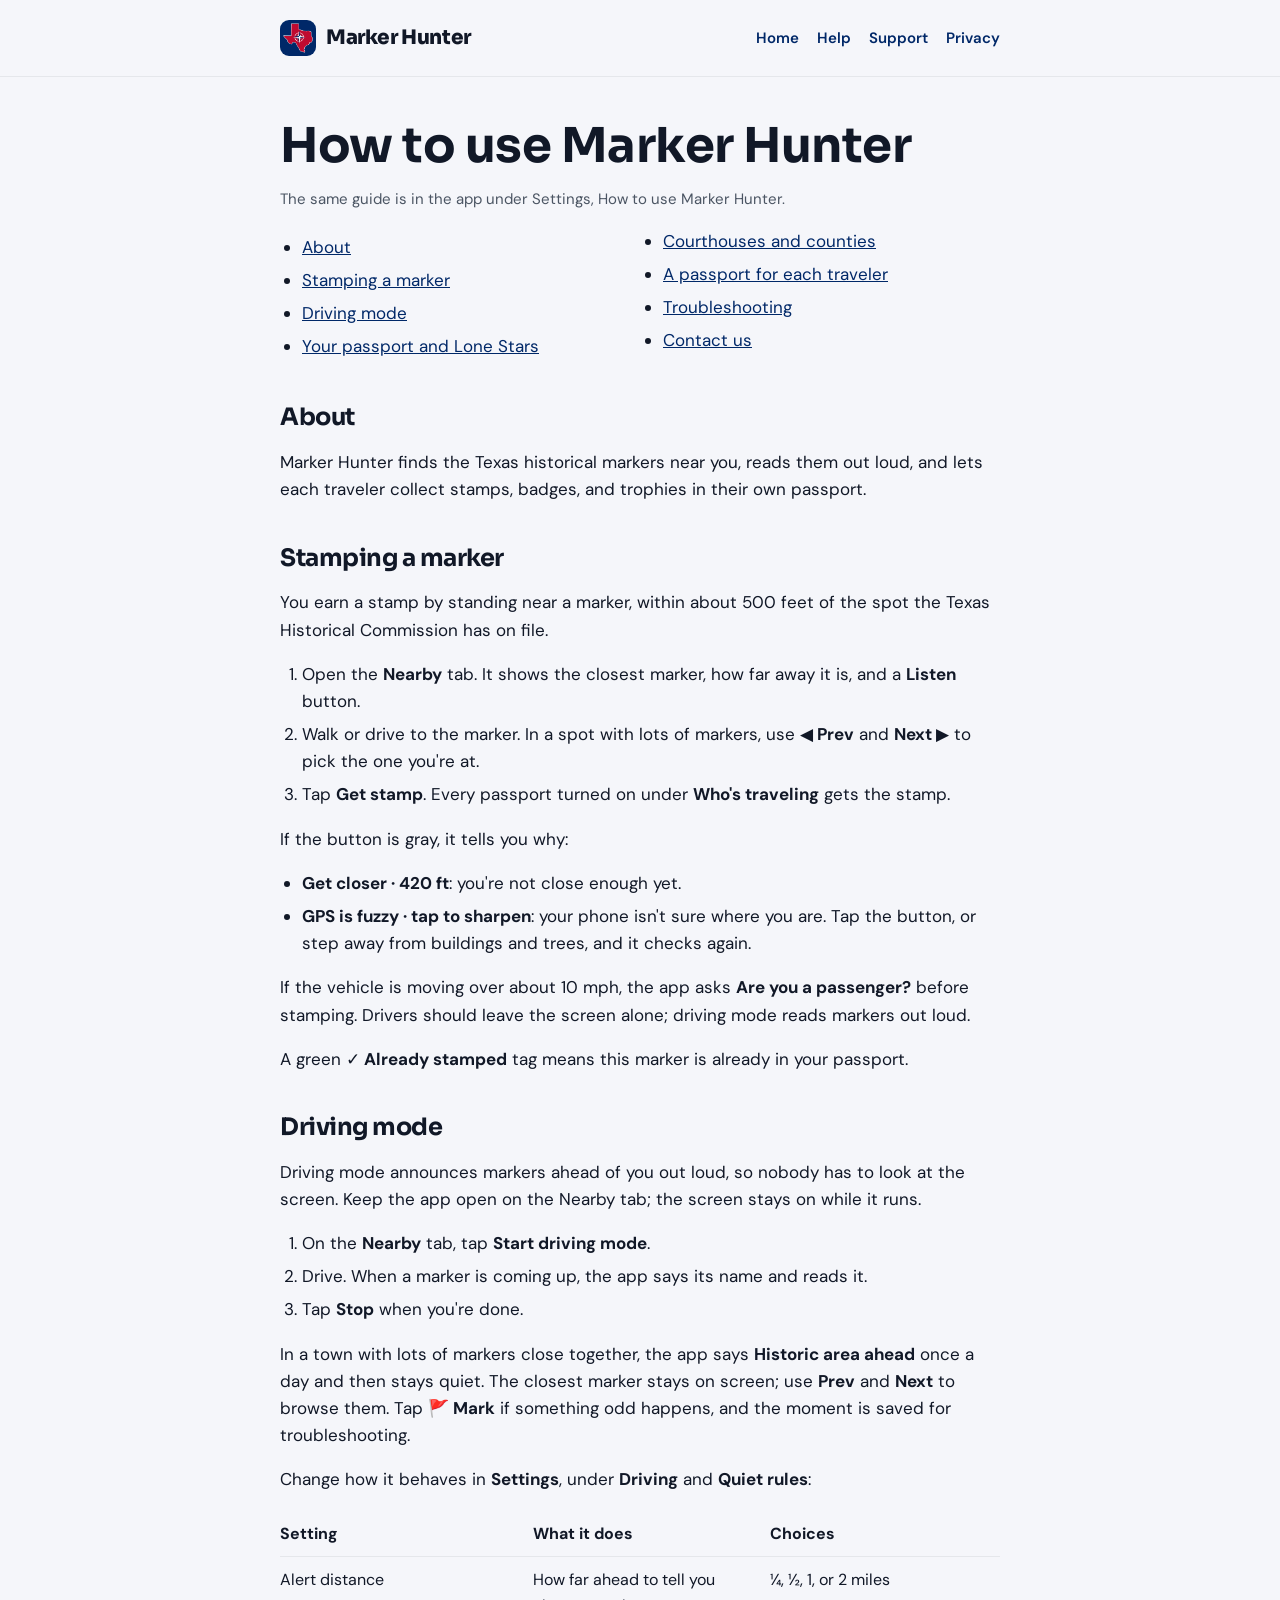
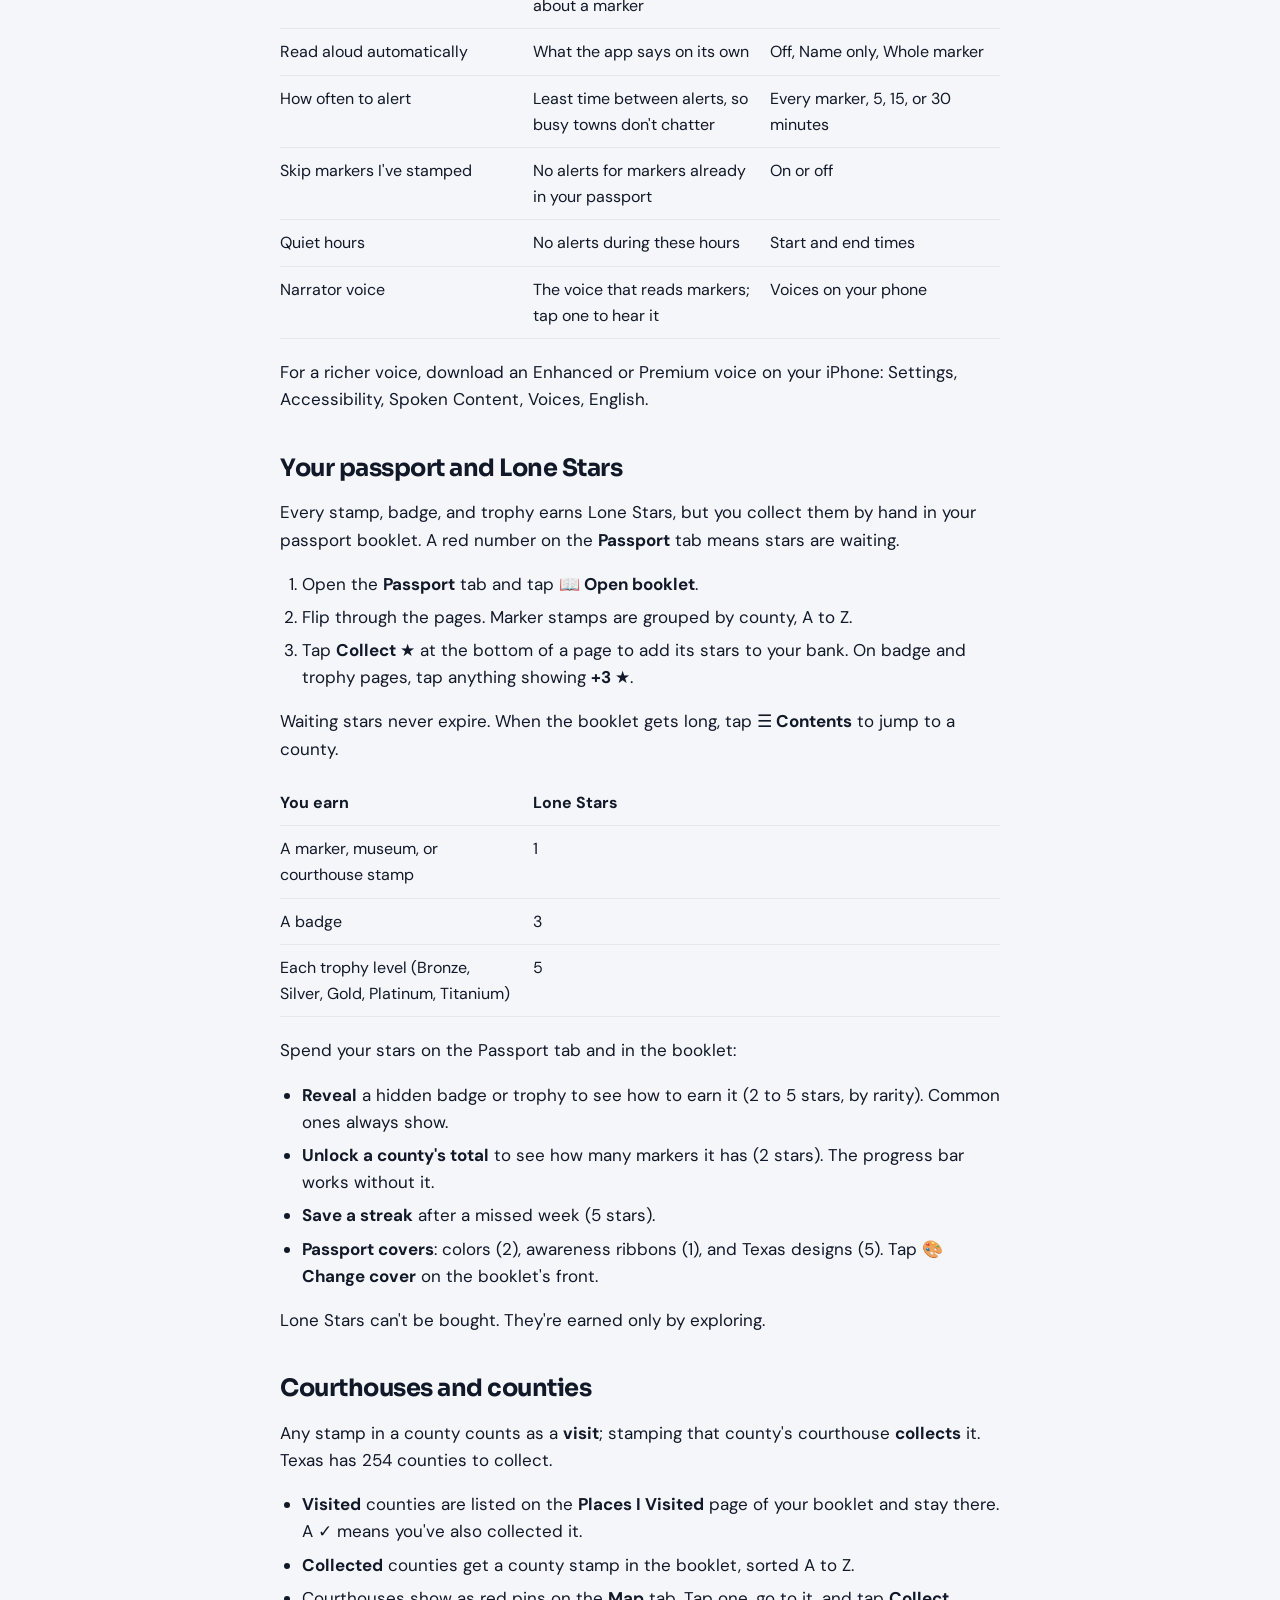
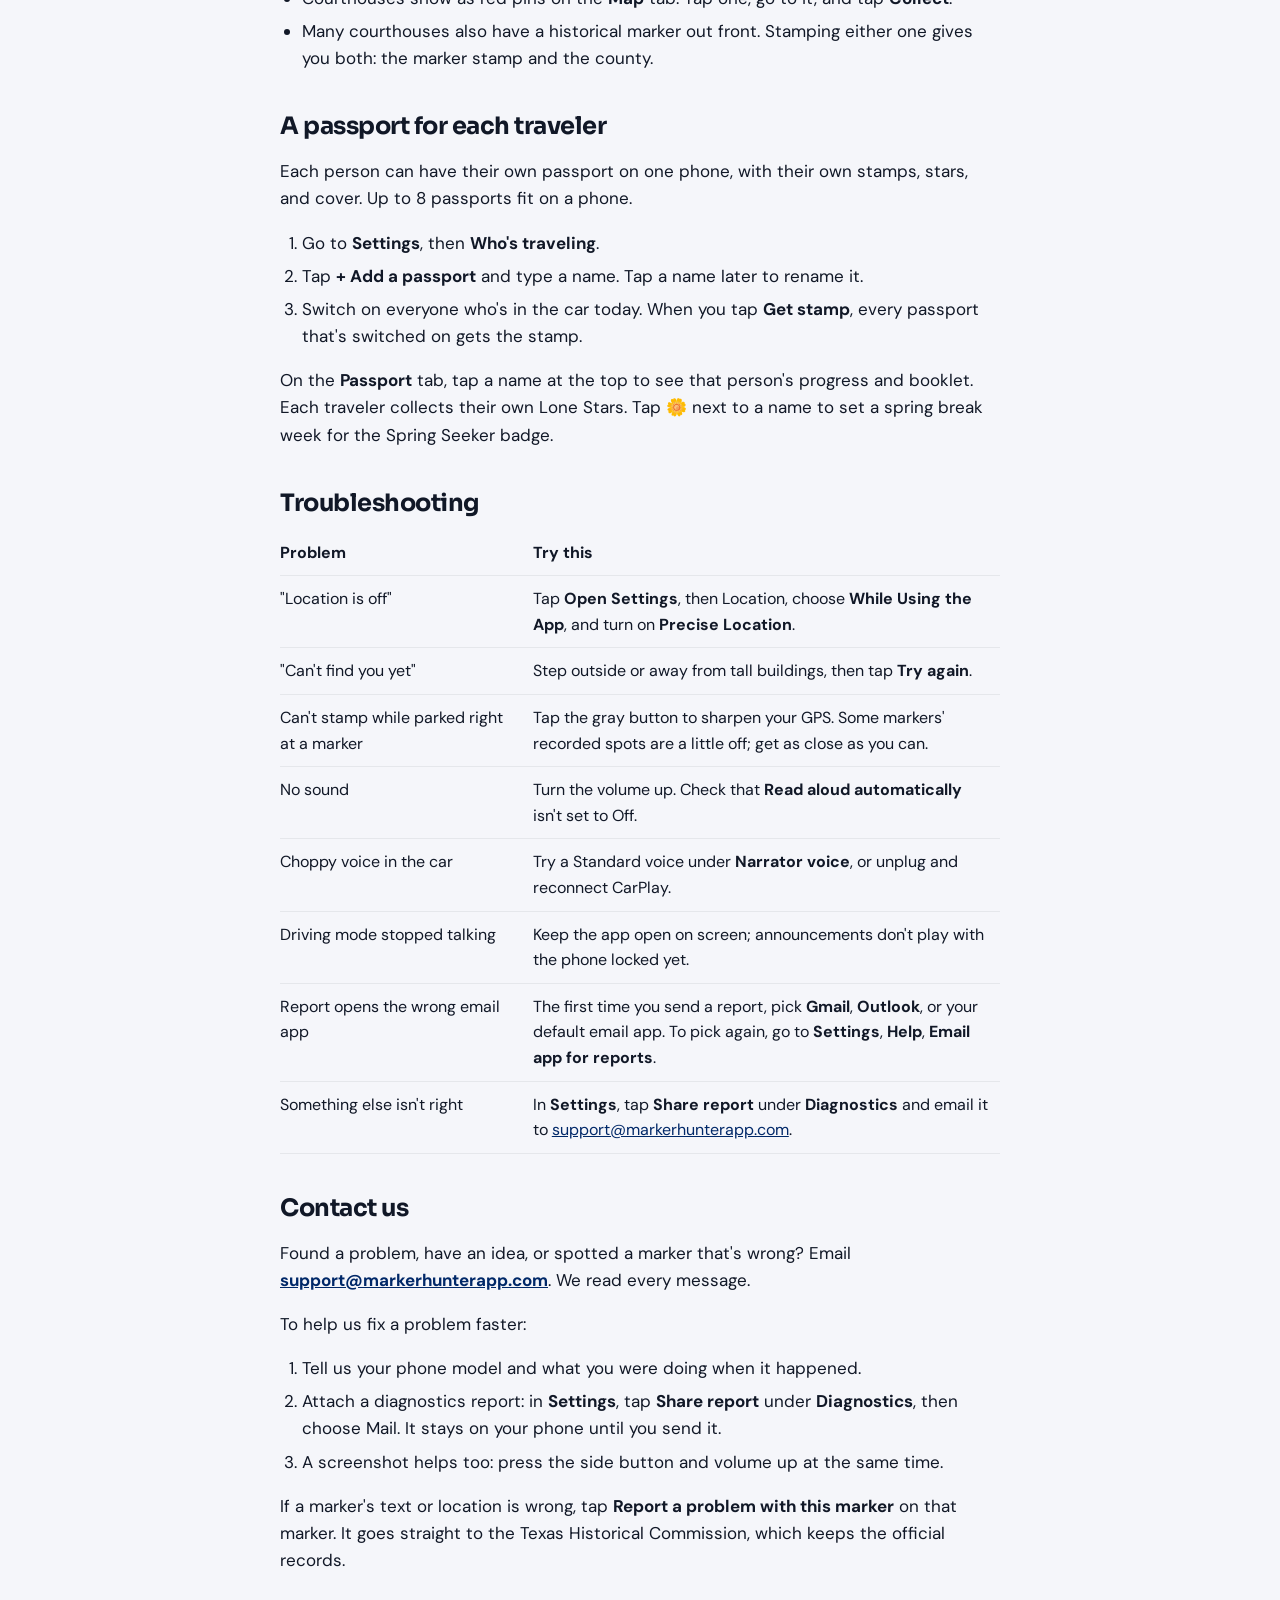
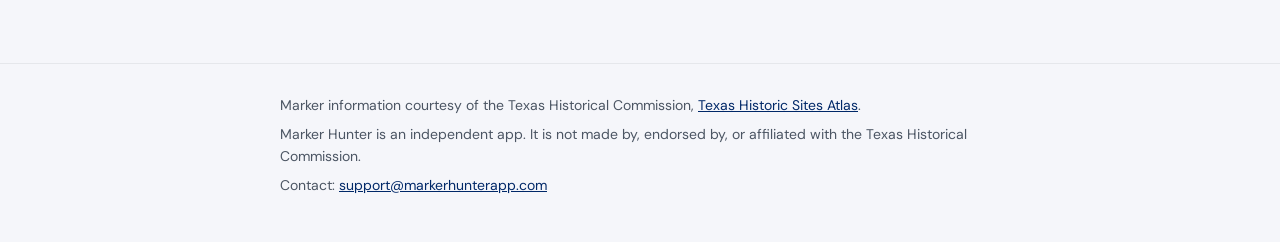
==== help.html @ c7ef1409 "Help page: email app tip Adds the "report opens the wrong email app" troubleshooting row." ====
<!doctype html>
<html lang="en">
<head>
<meta charset="utf-8">
<meta name="viewport" content="width=device-width, initial-scale=1">
<link rel="preconnect" href="https://fonts.googleapis.com">
<link rel="preconnect" href="https://fonts.gstatic.com" crossorigin>
<link href="https://fonts.googleapis.com/css2?family=DM+Sans:wght@400;500;700&family=Sora:wght@700;800&display=swap" rel="stylesheet">
<link rel="stylesheet" href="styles.css">
<link rel="icon" href="favicon.svg" type="image/svg+xml">
<link rel="icon" href="favicon.png" sizes="32x32">
<link rel="apple-touch-icon" href="apple-touch-icon.png">
<meta name="theme-color" content="#002868">
<title>How to Use Marker Hunter</title>
<meta name="description" content="Step-by-step help for Marker Hunter: stamping markers, driving mode, Lone Stars, courthouses, and troubleshooting.">
</head>
<body>
<header class="site"><div class="wrap">
  <a class="brand" href="./"><img class="logo" src="logo-icon.png" alt="" width="36" height="36"><span>Marker Hunter</span></a>
  <nav aria-label="Site"><a href="./">Home</a><a href="help.html">Help</a><a href="support.html">Support</a><a href="privacy.html">Privacy</a></nav>
</div></header>
<main class="wrap doc">
  <h1>How to use Marker Hunter</h1>
  <p class="updated">The same guide is in the app under Settings, How to use Marker Hunter.</p>
  <ul class="toc">
    <li><a href="#about">About</a></li>
    <li><a href="#stamping-a-marker">Stamping a marker</a></li>
    <li><a href="#driving-mode">Driving mode</a></li>
    <li><a href="#your-passport-and-lone-stars">Your passport and Lone Stars</a></li>
    <li><a href="#courthouses-and-counties">Courthouses and counties</a></li>
    <li><a href="#a-passport-for-each-traveler">A passport for each traveler</a></li>
    <li><a href="#troubleshooting">Troubleshooting</a></li>
    <li><a href="#contact-us">Contact us</a></li>
  </ul>

  <h2 id="about">About</h2>
  <p>Marker Hunter finds the Texas historical markers near you, reads them out loud, and lets each traveler collect stamps, badges, and trophies in their own passport.</p>

  <h2 id="stamping-a-marker">Stamping a marker</h2>
  <p>You earn a stamp by standing near a marker, within about 500 feet of the spot the Texas Historical Commission has on file.</p>
  <ol>
    <li>Open the <strong>Nearby</strong> tab. It shows the closest marker, how far away it is, and a <strong>Listen</strong> button.</li>
    <li>Walk or drive to the marker. In a spot with lots of markers, use <strong>◀ Prev</strong> and <strong>Next ▶</strong> to pick the one you're at.</li>
    <li>Tap <strong>Get stamp</strong>. Every passport turned on under <strong>Who's traveling</strong> gets the stamp.</li>
  </ol>
  <p>If the button is gray, it tells you why:</p>
  <ul>
    <li><strong>Get closer · 420 ft</strong>: you're not close enough yet.</li>
    <li><strong>GPS is fuzzy · tap to sharpen</strong>: your phone isn't sure where you are. Tap the button, or step away from buildings and trees, and it checks again.</li>
  </ul>
  <p>If the vehicle is moving over about 10 mph, the app asks <strong>Are you a passenger?</strong> before stamping. Drivers should leave the screen alone; driving mode reads markers out loud.</p>
  <p>A green <strong>✓ Already stamped</strong> tag means this marker is already in your passport.</p>

  <h2 id="driving-mode">Driving mode</h2>
  <p>Driving mode announces markers ahead of you out loud, so nobody has to look at the screen. Keep the app open on the Nearby tab; the screen stays on while it runs.</p>
  <ol>
    <li>On the <strong>Nearby</strong> tab, tap <strong>Start driving mode</strong>.</li>
    <li>Drive. When a marker is coming up, the app says its name and reads it.</li>
    <li>Tap <strong>Stop</strong> when you're done.</li>
  </ol>
  <p>In a town with lots of markers close together, the app says <strong>Historic area ahead</strong> once a day and then stays quiet. The closest marker stays on screen; use <strong>Prev</strong> and <strong>Next</strong> to browse them. Tap <strong>🚩 Mark</strong> if something odd happens, and the moment is saved for troubleshooting.</p>
  <p>Change how it behaves in <strong>Settings</strong>, under <strong>Driving</strong> and <strong>Quiet rules</strong>:</p>
  <div class="table-wrap"><table>
    <thead><tr><th>Setting</th><th>What it does</th><th>Choices</th></tr></thead>
    <tbody>
      <tr><td>Alert distance</td><td>How far ahead to tell you about a marker</td><td>¼, ½, 1, or 2 miles</td></tr>
      <tr><td>Read aloud automatically</td><td>What the app says on its own</td><td>Off, Name only, Whole marker</td></tr>
      <tr><td>How often to alert</td><td>Least time between alerts, so busy towns don't chatter</td><td>Every marker, 5, 15, or 30 minutes</td></tr>
      <tr><td>Skip markers I've stamped</td><td>No alerts for markers already in your passport</td><td>On or off</td></tr>
      <tr><td>Quiet hours</td><td>No alerts during these hours</td><td>Start and end times</td></tr>
      <tr><td>Narrator voice</td><td>The voice that reads markers; tap one to hear it</td><td>Voices on your phone</td></tr>
    </tbody>
  </table></div>
  <p>For a richer voice, download an Enhanced or Premium voice on your iPhone: Settings, Accessibility, Spoken Content, Voices, English.</p>

  <h2 id="your-passport-and-lone-stars">Your passport and Lone Stars</h2>
  <p>Every stamp, badge, and trophy earns Lone Stars, but you collect them by hand in your passport booklet. A red number on the <strong>Passport</strong> tab means stars are waiting.</p>
  <ol>
    <li>Open the <strong>Passport</strong> tab and tap <strong>📖 Open booklet</strong>.</li>
    <li>Flip through the pages. Marker stamps are grouped by county, A to Z.</li>
    <li>Tap <strong>Collect ★</strong> at the bottom of a page to add its stars to your bank. On badge and trophy pages, tap anything showing <strong>+3 ★</strong>.</li>
  </ol>
  <p>Waiting stars never expire. When the booklet gets long, tap <strong>☰ Contents</strong> to jump to a county.</p>
  <div class="table-wrap"><table>
    <thead><tr><th>You earn</th><th>Lone Stars</th></tr></thead>
    <tbody>
      <tr><td>A marker, museum, or courthouse stamp</td><td>1</td></tr>
      <tr><td>A badge</td><td>3</td></tr>
      <tr><td>Each trophy level (Bronze, Silver, Gold, Platinum, Titanium)</td><td>5</td></tr>
    </tbody>
  </table></div>
  <p>Spend your stars on the Passport tab and in the booklet:</p>
  <ul>
    <li><strong>Reveal</strong> a hidden badge or trophy to see how to earn it (2 to 5 stars, by rarity). Common ones always show.</li>
    <li><strong>Unlock a county's total</strong> to see how many markers it has (2 stars). The progress bar works without it.</li>
    <li><strong>Save a streak</strong> after a missed week (5 stars).</li>
    <li><strong>Passport covers</strong>: colors (2), awareness ribbons (1), and Texas designs (5). Tap <strong>🎨 Change cover</strong> on the booklet's front.</li>
  </ul>
  <p>Lone Stars can't be bought. They're earned only by exploring.</p>

  <h2 id="courthouses-and-counties">Courthouses and counties</h2>
  <p>Any stamp in a county counts as a <strong>visit</strong>; stamping that county's courthouse <strong>collects</strong> it. Texas has 254 counties to collect.</p>
  <ul>
    <li><strong>Visited</strong> counties are listed on the <strong>Places I Visited</strong> page of your booklet and stay there. A ✓ means you've also collected it.</li>
    <li><strong>Collected</strong> counties get a county stamp in the booklet, sorted A to Z.</li>
    <li>Courthouses show as red pins on the <strong>Map</strong> tab. Tap one, go to it, and tap <strong>Collect</strong>.</li>
    <li>Many courthouses also have a historical marker out front. Stamping either one gives you both: the marker stamp and the county.</li>
  </ul>

  <h2 id="a-passport-for-each-traveler">A passport for each traveler</h2>
  <p>Each person can have their own passport on one phone, with their own stamps, stars, and cover. Up to 8 passports fit on a phone.</p>
  <ol>
    <li>Go to <strong>Settings</strong>, then <strong>Who's traveling</strong>.</li>
    <li>Tap <strong>+ Add a passport</strong> and type a name. Tap a name later to rename it.</li>
    <li>Switch on everyone who's in the car today. When you tap <strong>Get stamp</strong>, every passport that's switched on gets the stamp.</li>
  </ol>
  <p>On the <strong>Passport</strong> tab, tap a name at the top to see that person's progress and booklet. Each traveler collects their own Lone Stars. Tap 🌼 next to a name to set a spring break week for the Spring Seeker badge.</p>

  <h2 id="troubleshooting">Troubleshooting</h2>
  <div class="table-wrap"><table>
    <thead><tr><th>Problem</th><th>Try this</th></tr></thead>
    <tbody>
      <tr><td>"Location is off"</td><td>Tap <strong>Open Settings</strong>, then Location, choose <strong>While Using the App</strong>, and turn on <strong>Precise Location</strong>.</td></tr>
      <tr><td>"Can't find you yet"</td><td>Step outside or away from tall buildings, then tap <strong>Try again</strong>.</td></tr>
      <tr><td>Can't stamp while parked right at a marker</td><td>Tap the gray button to sharpen your GPS. Some markers' recorded spots are a little off; get as close as you can.</td></tr>
      <tr><td>No sound</td><td>Turn the volume up. Check that <strong>Read aloud automatically</strong> isn't set to Off.</td></tr>
      <tr><td>Choppy voice in the car</td><td>Try a Standard voice under <strong>Narrator voice</strong>, or unplug and reconnect CarPlay.</td></tr>
      <tr><td>Driving mode stopped talking</td><td>Keep the app open on screen; announcements don't play with the phone locked yet.</td></tr>
      <tr><td>Report opens the wrong email app</td><td>The first time you send a report, pick <strong>Gmail</strong>, <strong>Outlook</strong>, or your default email app. To pick again, go to <strong>Settings</strong>, <strong>Help</strong>, <strong>Email app for reports</strong>.</td></tr>
      <tr><td>Something else isn't right</td><td>In <strong>Settings</strong>, tap <strong>Share report</strong> under <strong>Diagnostics</strong> and email it to <a href="mailto:support@markerhunterapp.com">support@markerhunterapp.com</a>.</td></tr>
    </tbody>
  </table></div>

  <h2 id="contact-us">Contact us</h2>
  <p>Found a problem, have an idea, or spotted a marker that's wrong? Email <strong><a href="mailto:support@markerhunterapp.com">support@markerhunterapp.com</a></strong>. We read every message.</p>
  <p>To help us fix a problem faster:</p>
  <ol>
    <li>Tell us your phone model and what you were doing when it happened.</li>
    <li>Attach a diagnostics report: in <strong>Settings</strong>, tap <strong>Share report</strong> under <strong>Diagnostics</strong>, then choose Mail. It stays on your phone until you send it.</li>
    <li>A screenshot helps too: press the side button and volume up at the same time.</li>
  </ol>
  <p>If a marker's text or location is wrong, tap <strong>Report a problem with this marker</strong> on that marker. It goes straight to the Texas Historical Commission, which keeps the official records.</p>
</main>
<footer class="site"><div class="wrap">
  <p>Marker information courtesy of the Texas Historical Commission, <a href="https://atlas.thc.texas.gov/">Texas Historic Sites Atlas</a>.</p>
  <p>Marker Hunter is an independent app. It is not made by, endorsed by, or affiliated with the Texas Historical Commission.</p>
  <p>Contact: <a href="mailto:support@markerhunterapp.com">support@markerhunterapp.com</a></p>
</div></footer>
</body>
</html>
---- styles.css ----
/* Marker Hunter site — same colors and type as the app */
:root {
  --blue: #002868;
  --blue-dark: #001A48;
  --ink: #111827;
  --muted: #4B5563;
  --bg: #F5F6FA;
  --card: #FFFFFF;
  --line: #E5E7EB;
  --green: #2E7D32;
  --gold-bg: #FCE8A8;
  --gold-ink: #7A5A00;
  --red: #BF0A30;
}
@media (prefers-color-scheme: dark) {
  :root {
    --ink: #F3F4F6;
    --muted: #B0B4BA;
    --bg: #0F1115;
    --card: #1A1D23;
    --line: #2A2E36;
    --blue: #9DB4E8;
    --blue-dark: #C9D6F5;
  }
}
* { box-sizing: border-box; }
html { -webkit-text-size-adjust: 100%; }
body {
  margin: 0;
  background: var(--bg);
  color: var(--ink);
  font-family: 'DM Sans', system-ui, -apple-system, 'Segoe UI', sans-serif;
  font-size: 17px;
  line-height: 1.6;
}
a { color: var(--blue); }
a:hover { color: var(--blue-dark); }
.wrap { max-width: 760px; margin: 0 auto; padding: 0 20px; }
header.site {
  padding: 20px 0;
  border-bottom: 1px solid var(--line);
}
header.site .wrap { display: flex; align-items: center; justify-content: space-between; gap: 16px; flex-wrap: wrap; }
.brand { display: flex; align-items: center; gap: 10px; text-decoration: none; color: var(--ink); }
.logo { width: 36px; height: 36px; border-radius: 9px; display: block; }
.hero-icon { width: 96px; height: 96px; border-radius: 22px; display: block; margin-bottom: 20px; box-shadow: 0 8px 24px rgba(0,40,104,0.25); }
.brand span { font-family: 'Sora', system-ui, sans-serif; font-weight: 800; font-size: 20px; letter-spacing: -0.4px; }
nav a { margin-left: 18px; text-decoration: none; font-weight: 600; font-size: 15px; }
nav a:first-child { margin-left: 0; }
h1, h2, h3 { font-family: 'Sora', system-ui, sans-serif; letter-spacing: -0.5px; line-height: 1.2; }
h1 { font-size: clamp(32px, 7vw, 48px); margin: 0 0 12px; }
h2 { font-size: 24px; margin: 40px 0 10px; }
h3 { font-size: 18px; margin: 24px 0 6px; }
.hero { padding: 56px 0 24px; }
.kicker { font-size: 13px; font-weight: 700; letter-spacing: 1.4px; color: var(--red); text-transform: uppercase; margin: 0 0 8px; }
.lead { font-size: 20px; color: var(--muted); max-width: 600px; margin: 0; }
.stores { display: flex; gap: 12px; flex-wrap: wrap; margin: 28px 0 8px; }
.store {
  display: inline-flex; align-items: center; gap: 8px; min-height: 48px; padding: 0 18px;
  border-radius: 14px; background: var(--ink); color: var(--bg); font-weight: 700; text-decoration: none;
}
.store.soon { background: var(--card); color: var(--muted); border: 1.5px dashed var(--line); }
.grid { display: grid; grid-template-columns: repeat(auto-fit, minmax(210px, 1fr)); gap: 14px; margin: 32px 0; }
.card { background: var(--card); border: 1px solid var(--line); border-radius: 18px; padding: 18px; }
.card h3 { margin-top: 0; }
.card p { margin: 0; color: var(--muted); font-size: 15px; }
.badge {
  display: inline-block; font-size: 12px; font-weight: 700; padding: 2px 10px; border-radius: 999px;
  background: var(--gold-bg); color: var(--gold-ink);
}
.doc { padding-top: 40px; padding-bottom: 24px; }
.doc p, .doc li { color: var(--ink); }
.doc .updated { color: var(--muted); font-size: 15px; margin-top: 0; }
.doc ul { padding-left: 22px; }
.callout { background: var(--card); border: 1px solid var(--line); border-left-width: 1px; border-radius: 16px; padding: 16px 18px; margin: 20px 0; }
footer.site { border-top: 1px solid var(--line); margin-top: 48px; padding: 24px 0 40px; color: var(--muted); font-size: 14px; }
footer.site p { margin: 6px 0; }

/* Help page */
.doc .toc { columns: 2; gap: 24px; padding-left: 22px; margin-bottom: 8px; }
.doc ol { padding-left: 22px; }
.doc ol li, .doc ul li { margin: 6px 0; }
.table-wrap { overflow-x: auto; margin: 12px 0 20px; }
.doc table { border-collapse: collapse; width: 100%; font-size: 16px; }
.doc table { table-layout: fixed; }
.doc th, .doc td { text-align: left; vertical-align: top; padding: 10px 8px; border-bottom: 1px solid #E5E7EB; overflow-wrap: break-word; }
.doc th:first-child, .doc td:first-child { width: 34%; padding-left: 0; }
.doc th { font-weight: 700; color: var(--ink); background: #F5F6FA; }
@media (max-width: 560px) { .doc .toc { columns: 1; } }
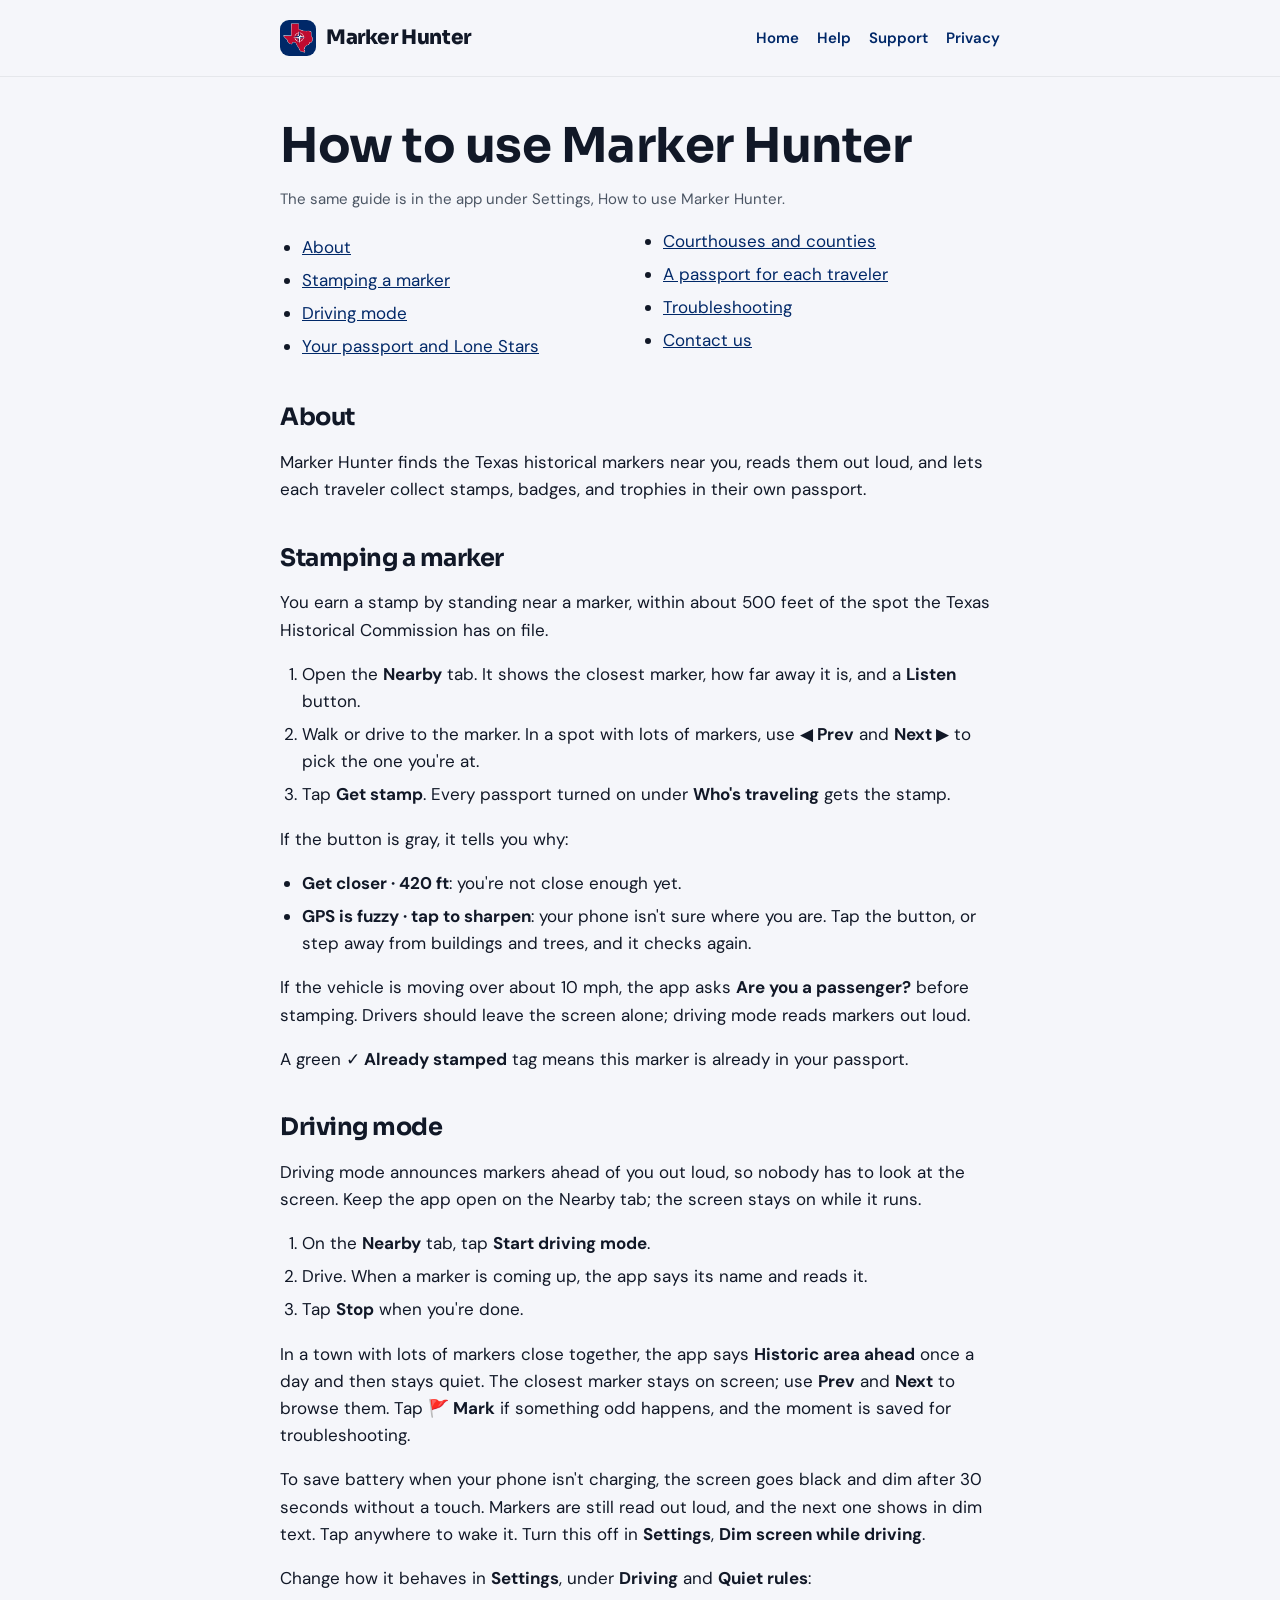
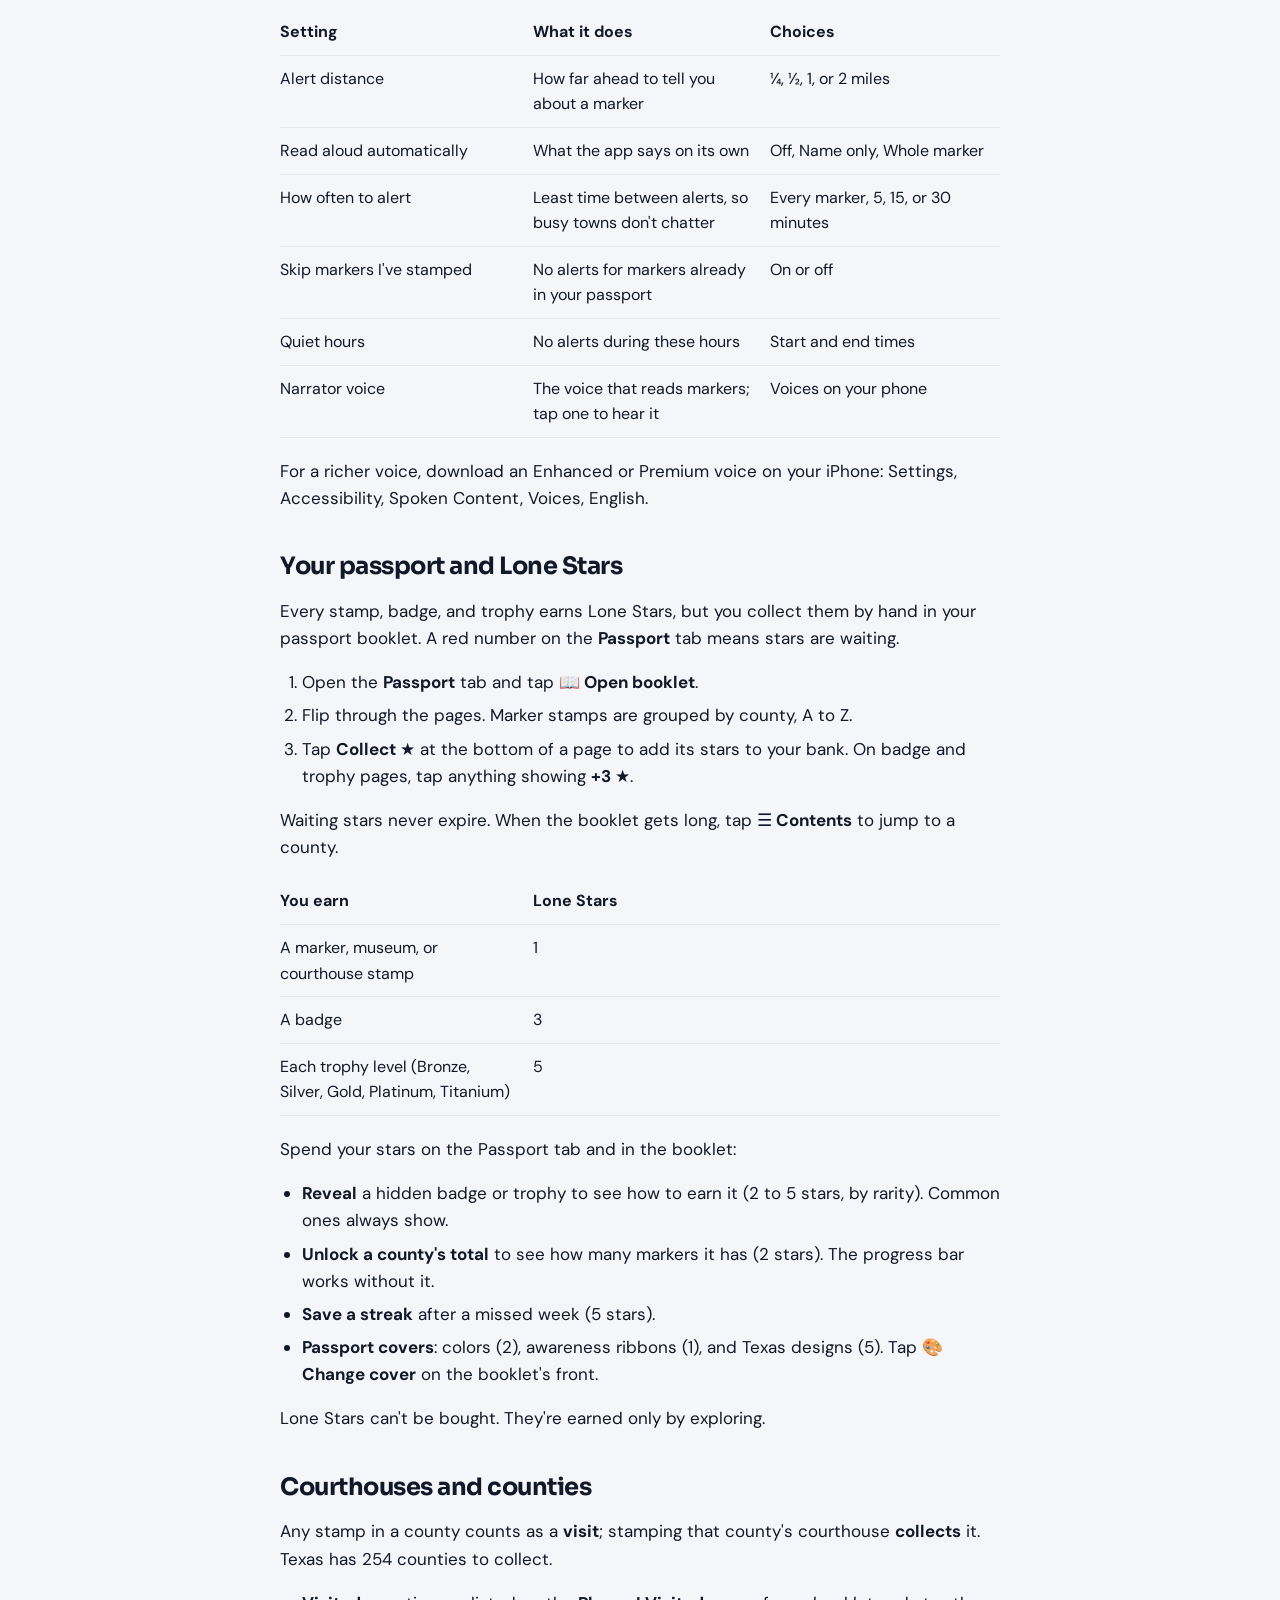
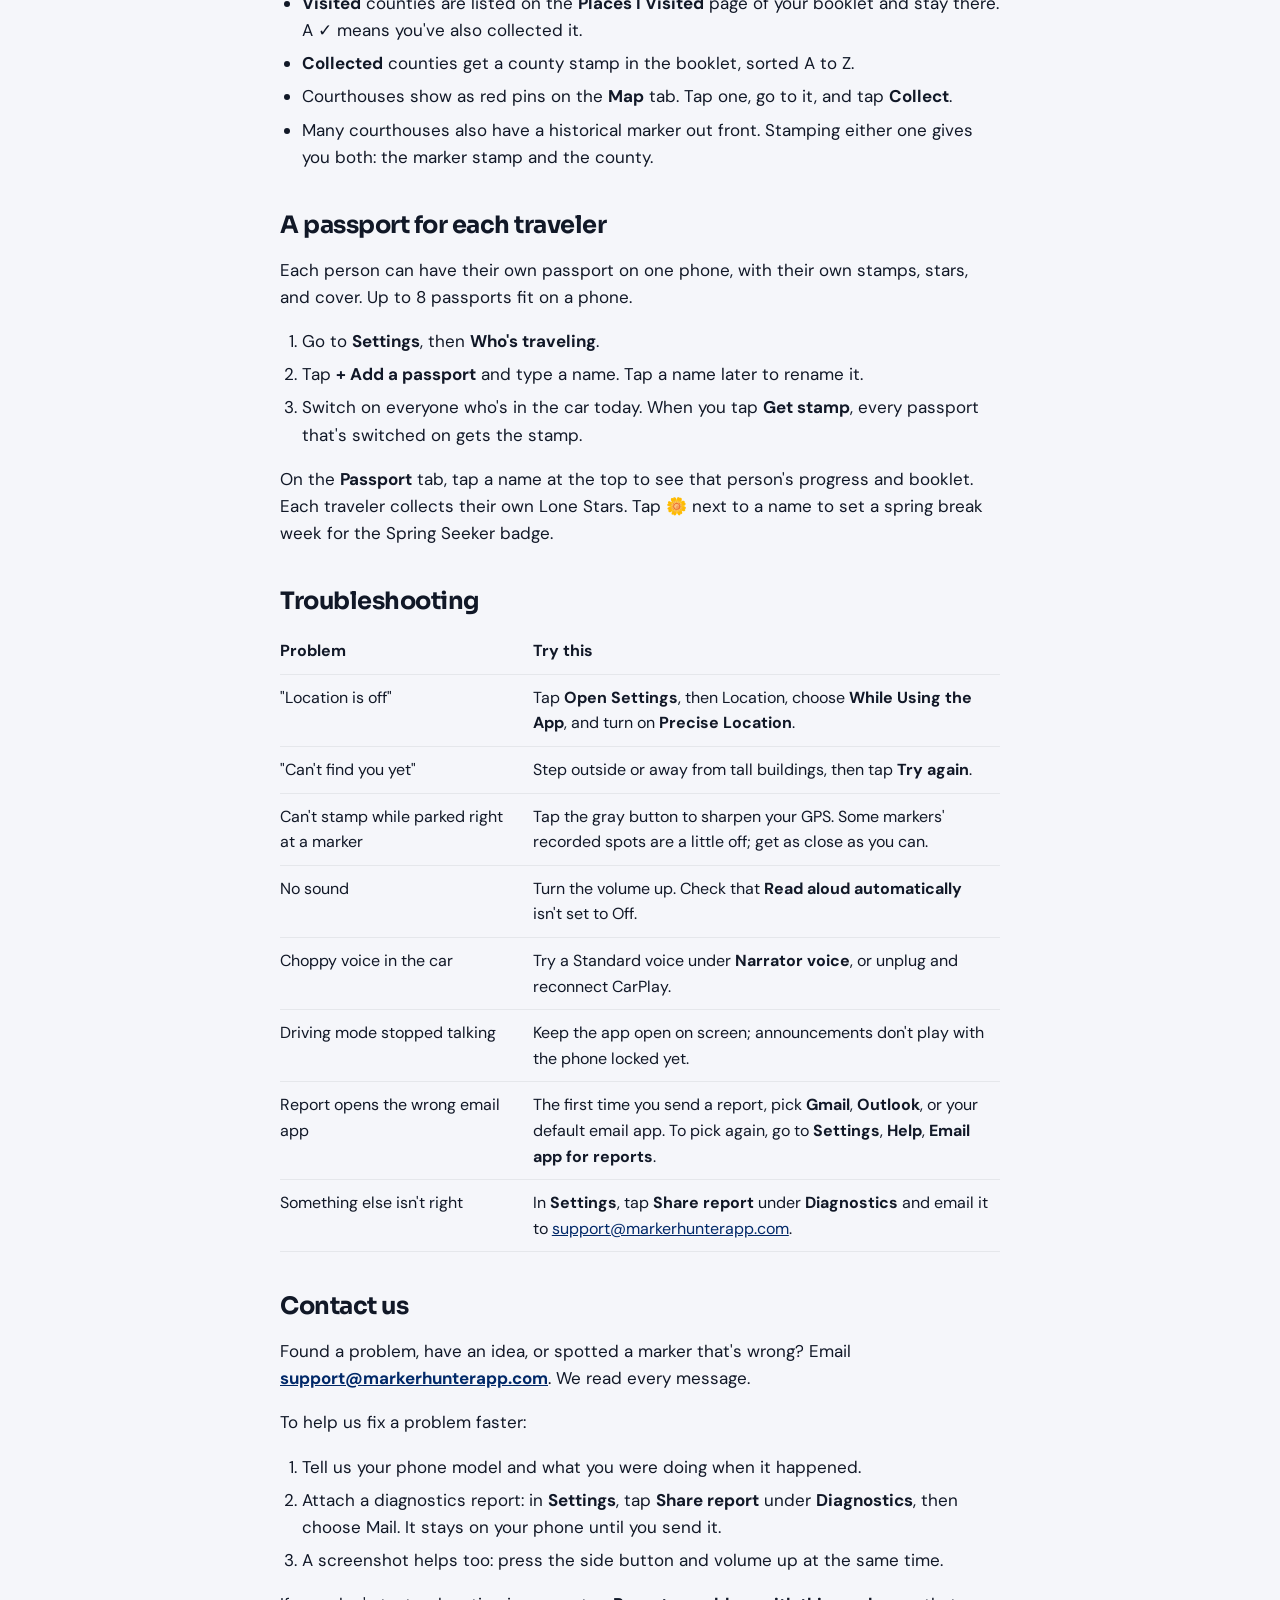
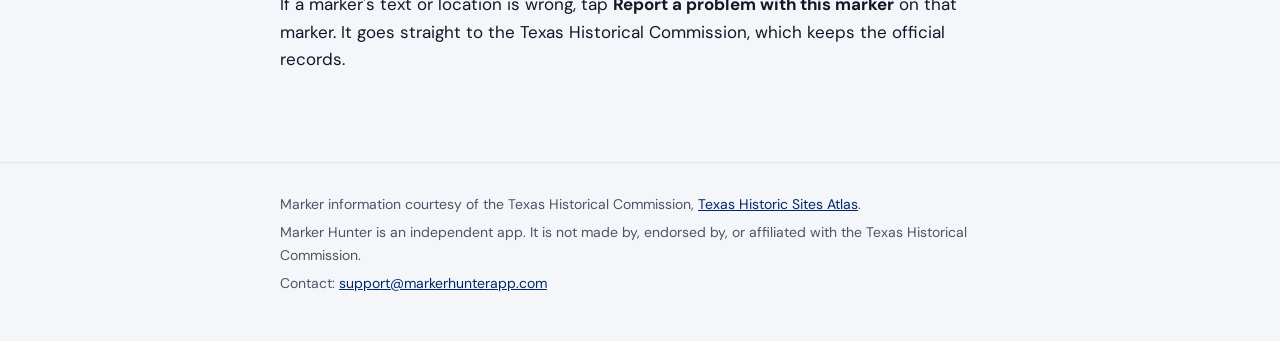
==== commit 1405aa79: "iOS 27 add-on" ====
--- a/help.html
+++ b/help.html
@@ -59,6 +59,7 @@
     <li>Tap <strong>Stop</strong> when you're done.</li>
   </ol>
   <p>In a town with lots of markers close together, the app says <strong>Historic area ahead</strong> once a day and then stays quiet. The closest marker stays on screen; use <strong>Prev</strong> and <strong>Next</strong> to browse them. Tap <strong>🚩 Mark</strong> if something odd happens, and the moment is saved for troubleshooting.</p>
+  <p>To save battery when your phone isn't charging, the screen goes black and dim after 30 seconds without a touch. Markers are still read out loud, and the next one shows in dim text. Tap anywhere to wake it. Turn this off in <strong>Settings</strong>, <strong>Dim screen while driving</strong>.</p>
   <p>Change how it behaves in <strong>Settings</strong>, under <strong>Driving</strong> and <strong>Quiet rules</strong>:</p>
   <div class="table-wrap"><table>
     <thead><tr><th>Setting</th><th>What it does</th><th>Choices</th></tr></thead>
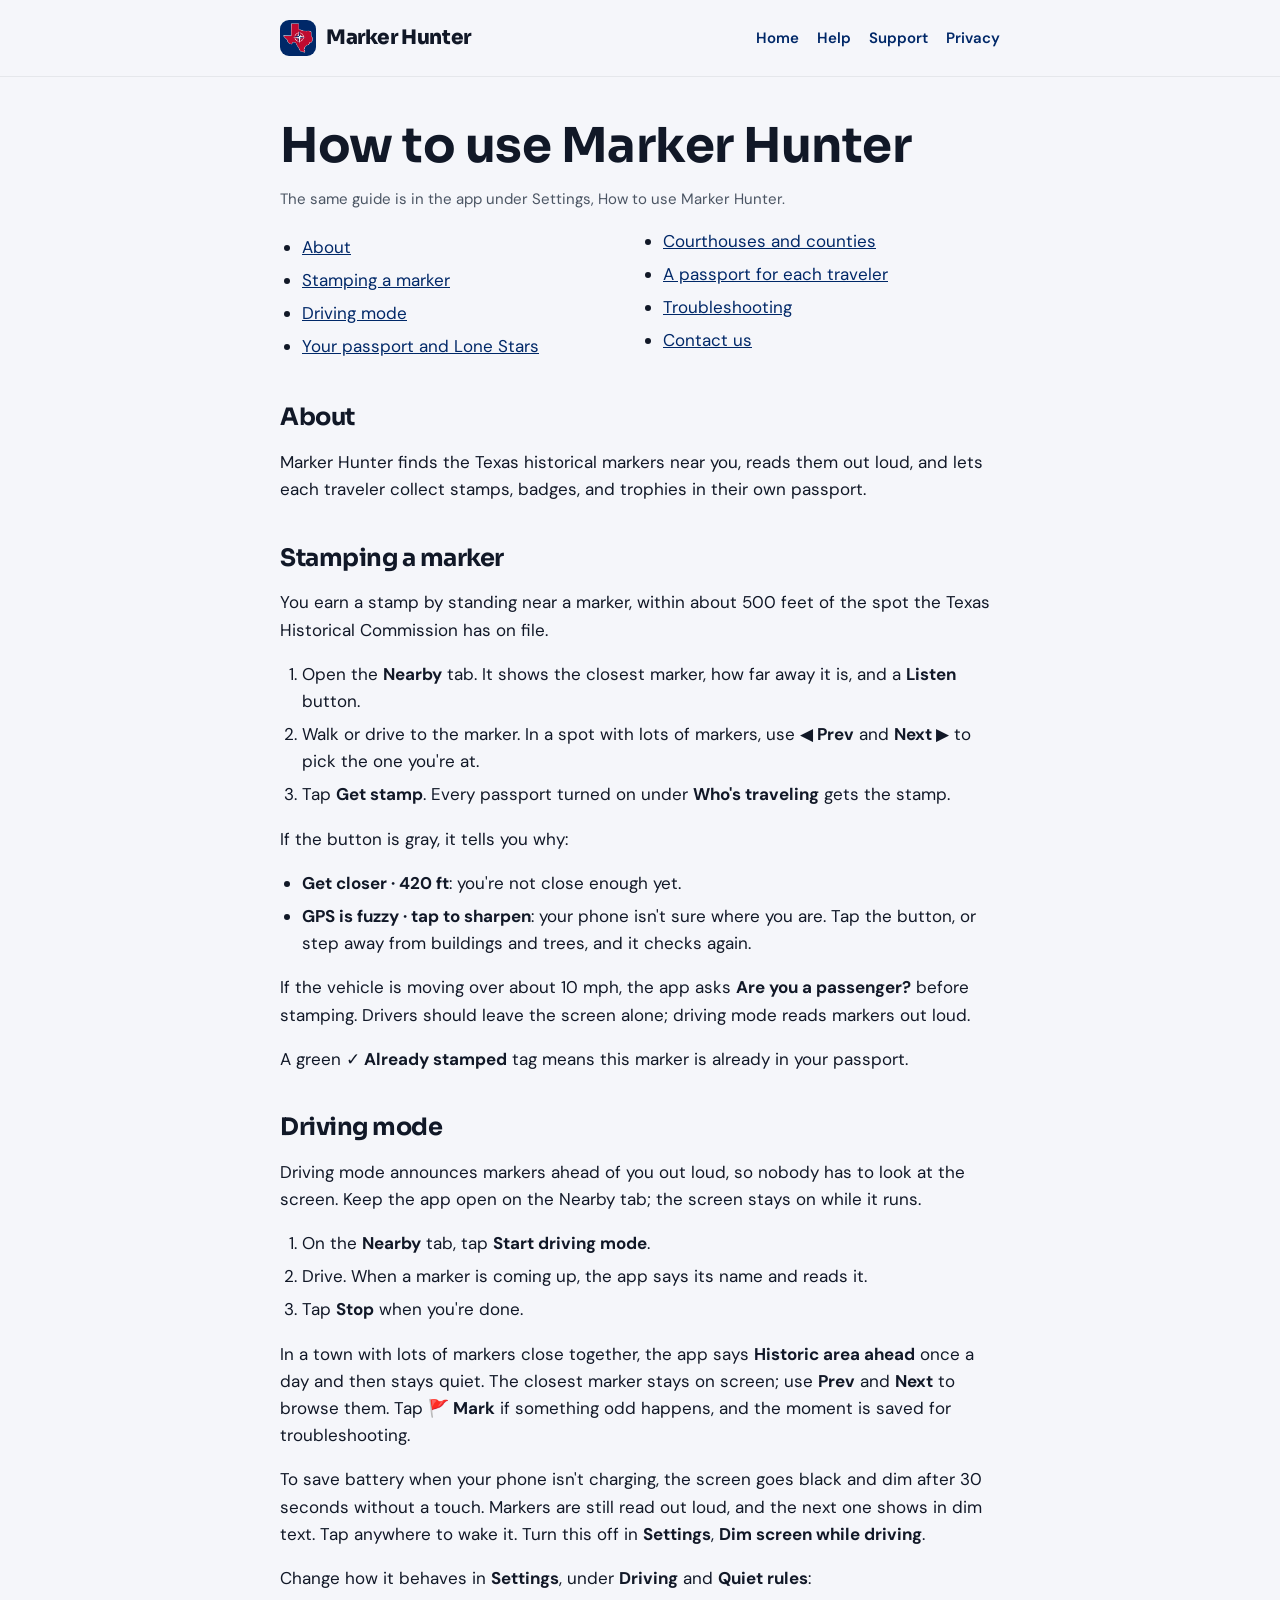
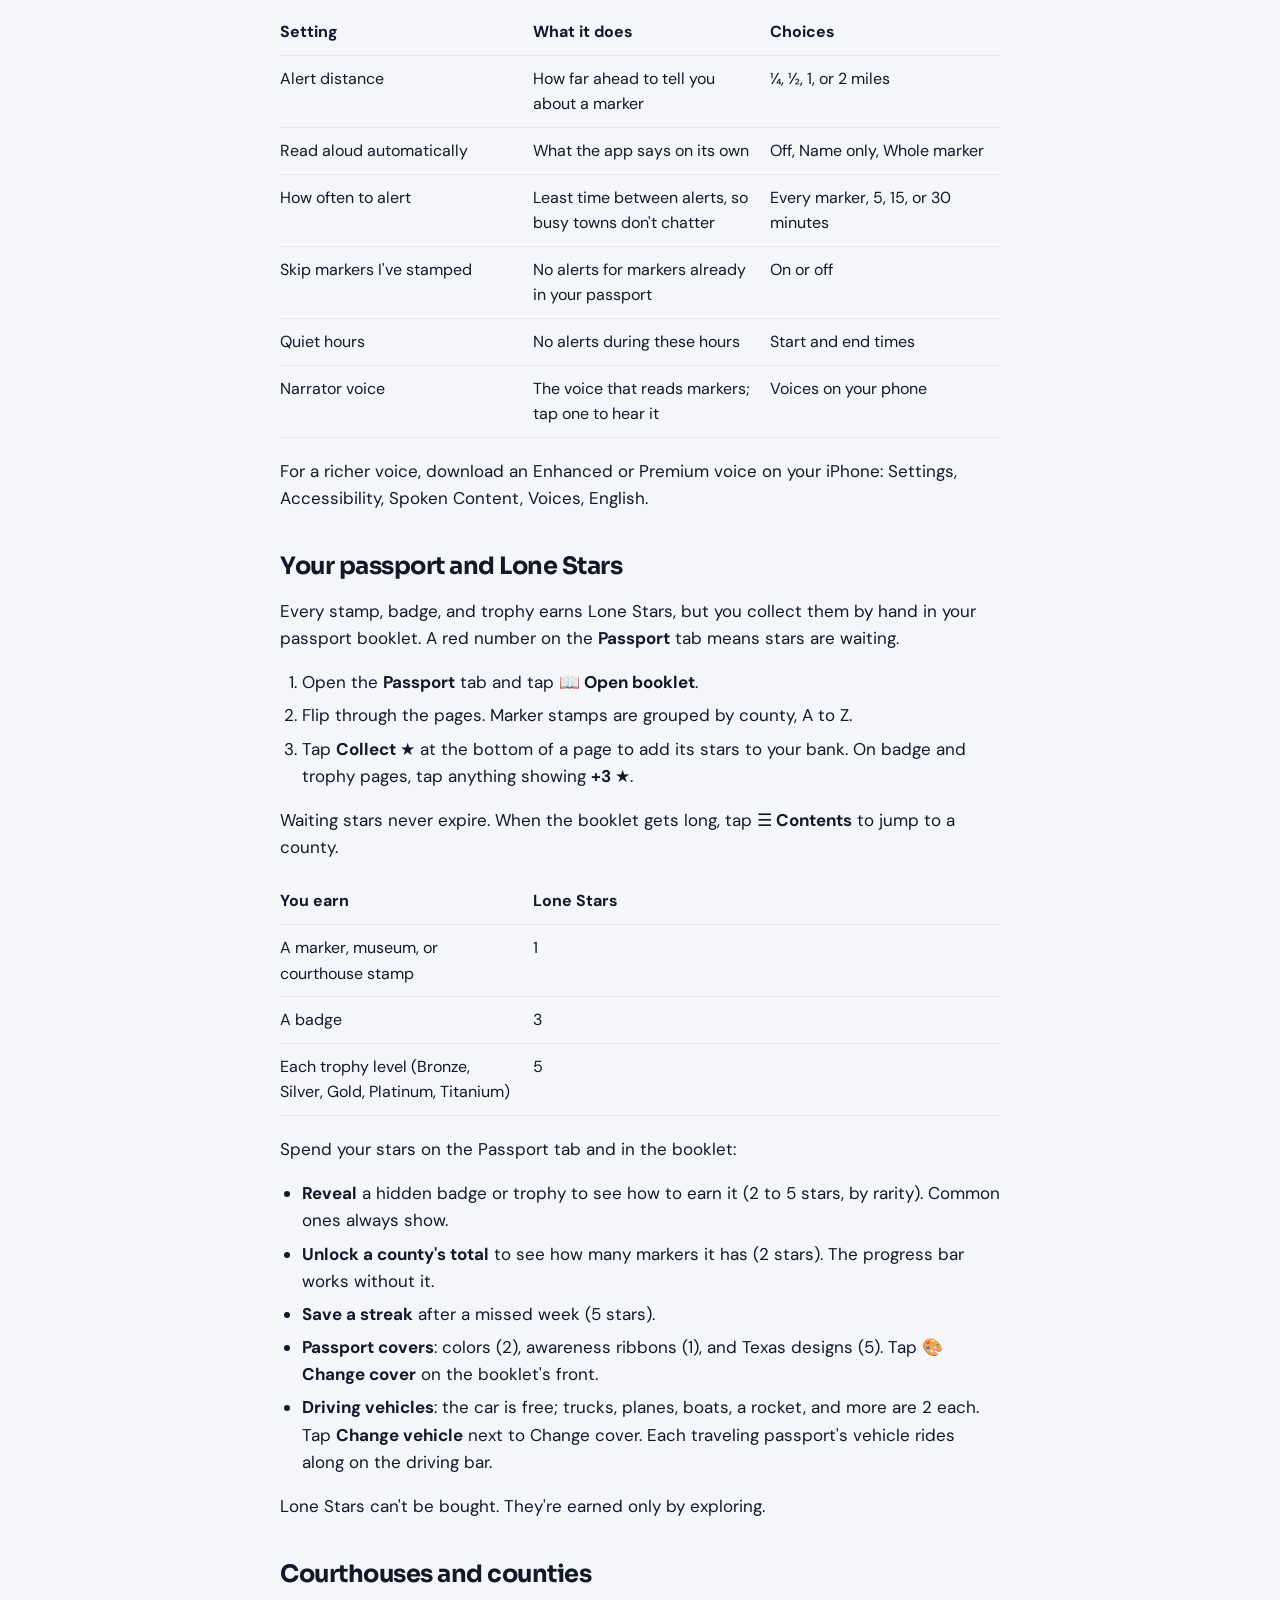
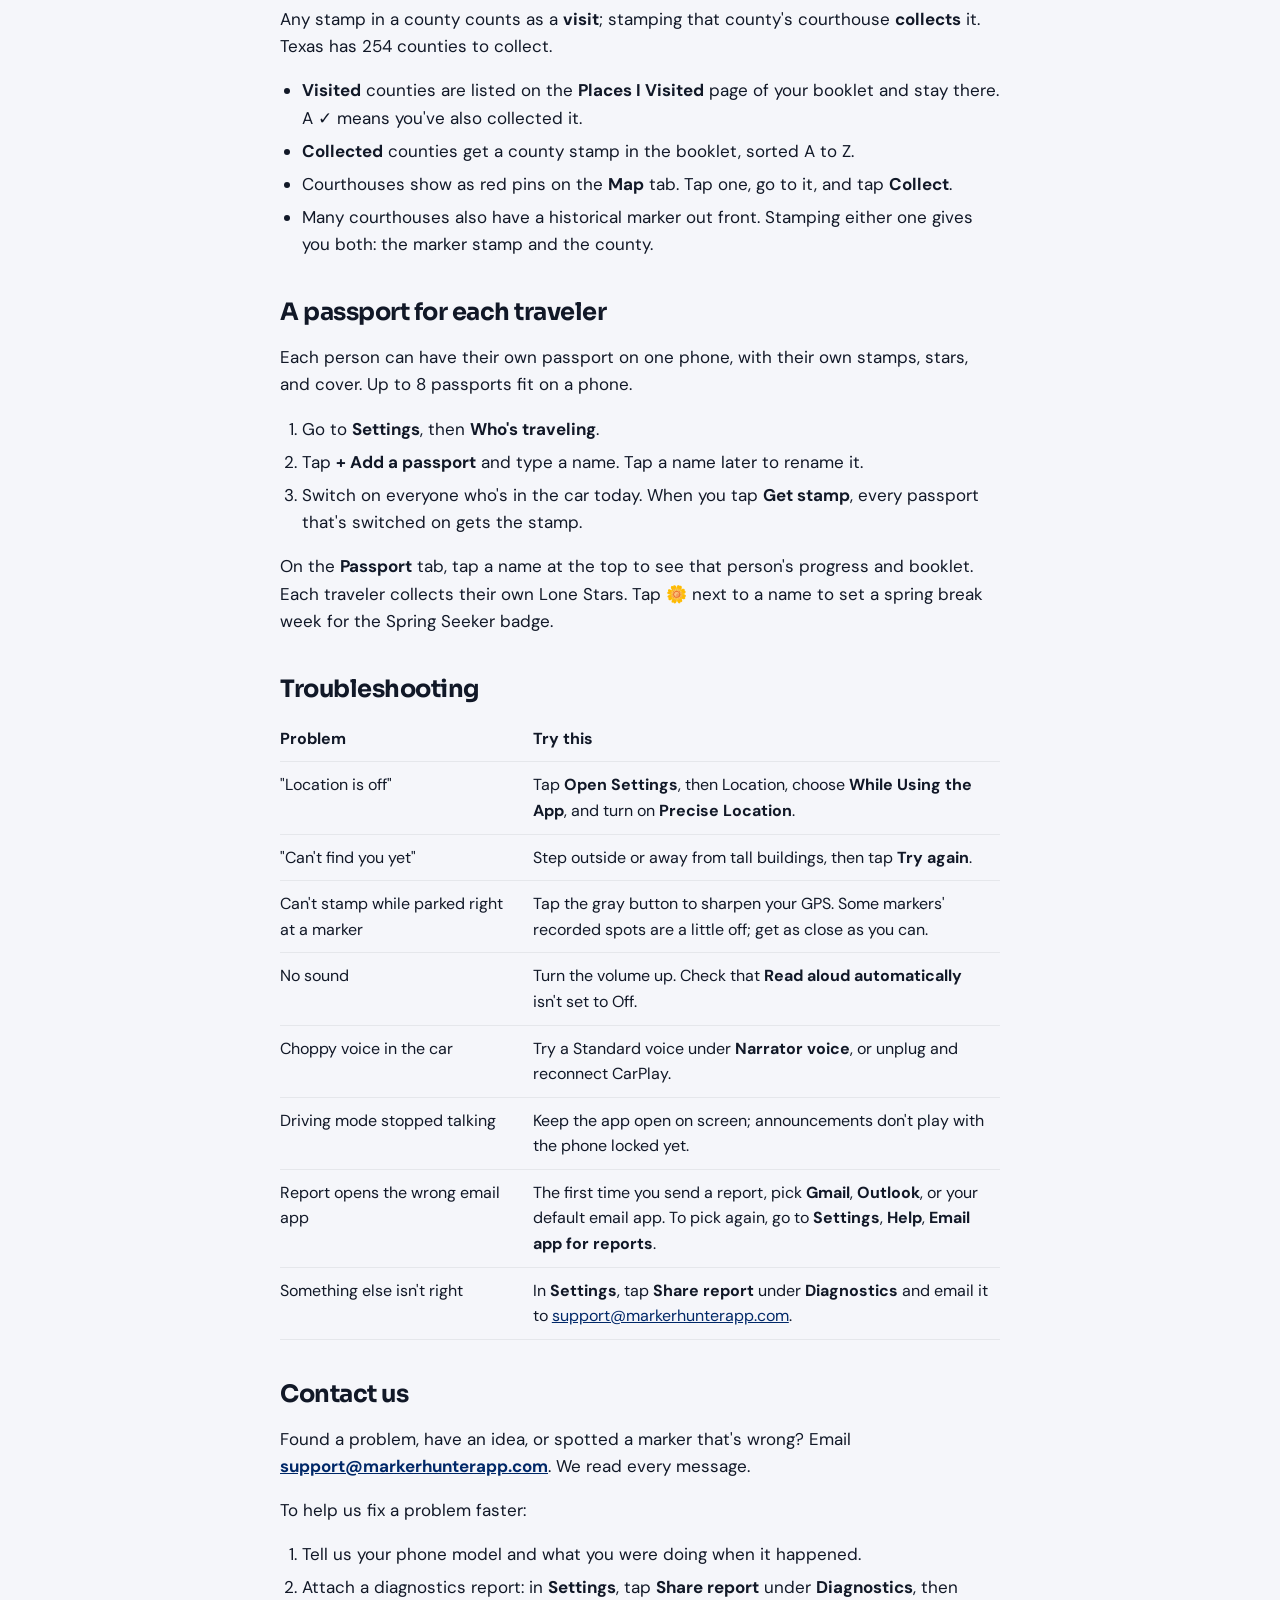
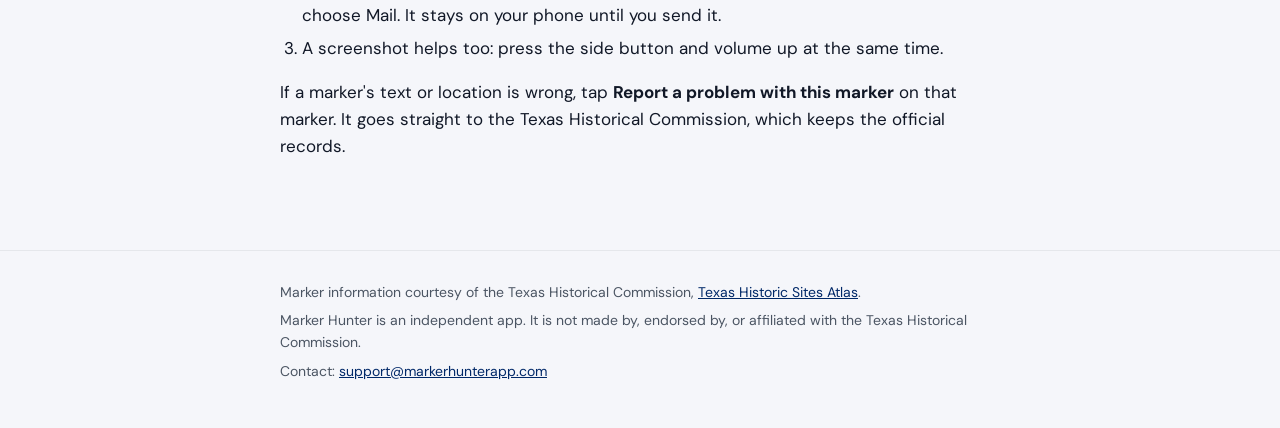
==== commit 61c21dfa: "Help: add driving vehicles line Co-Authored-By: Claude Opus 5.5 <noreply@anthropic.com> Claude-Sessi" ====
--- a/help.html
+++ b/help.html
@@ -96,6 +96,7 @@
     <li><strong>Unlock a county's total</strong> to see how many markers it has (2 stars). The progress bar works without it.</li>
     <li><strong>Save a streak</strong> after a missed week (5 stars).</li>
     <li><strong>Passport covers</strong>: colors (2), awareness ribbons (1), and Texas designs (5). Tap <strong>🎨 Change cover</strong> on the booklet's front.</li>
+    <li><strong>Driving vehicles</strong>: the car is free; trucks, planes, boats, a rocket, and more are 2 each. Tap <strong>Change vehicle</strong> next to Change cover. Each traveling passport's vehicle rides along on the driving bar.</li>
   </ul>
   <p>Lone Stars can't be bought. They're earned only by exploring.</p>
 
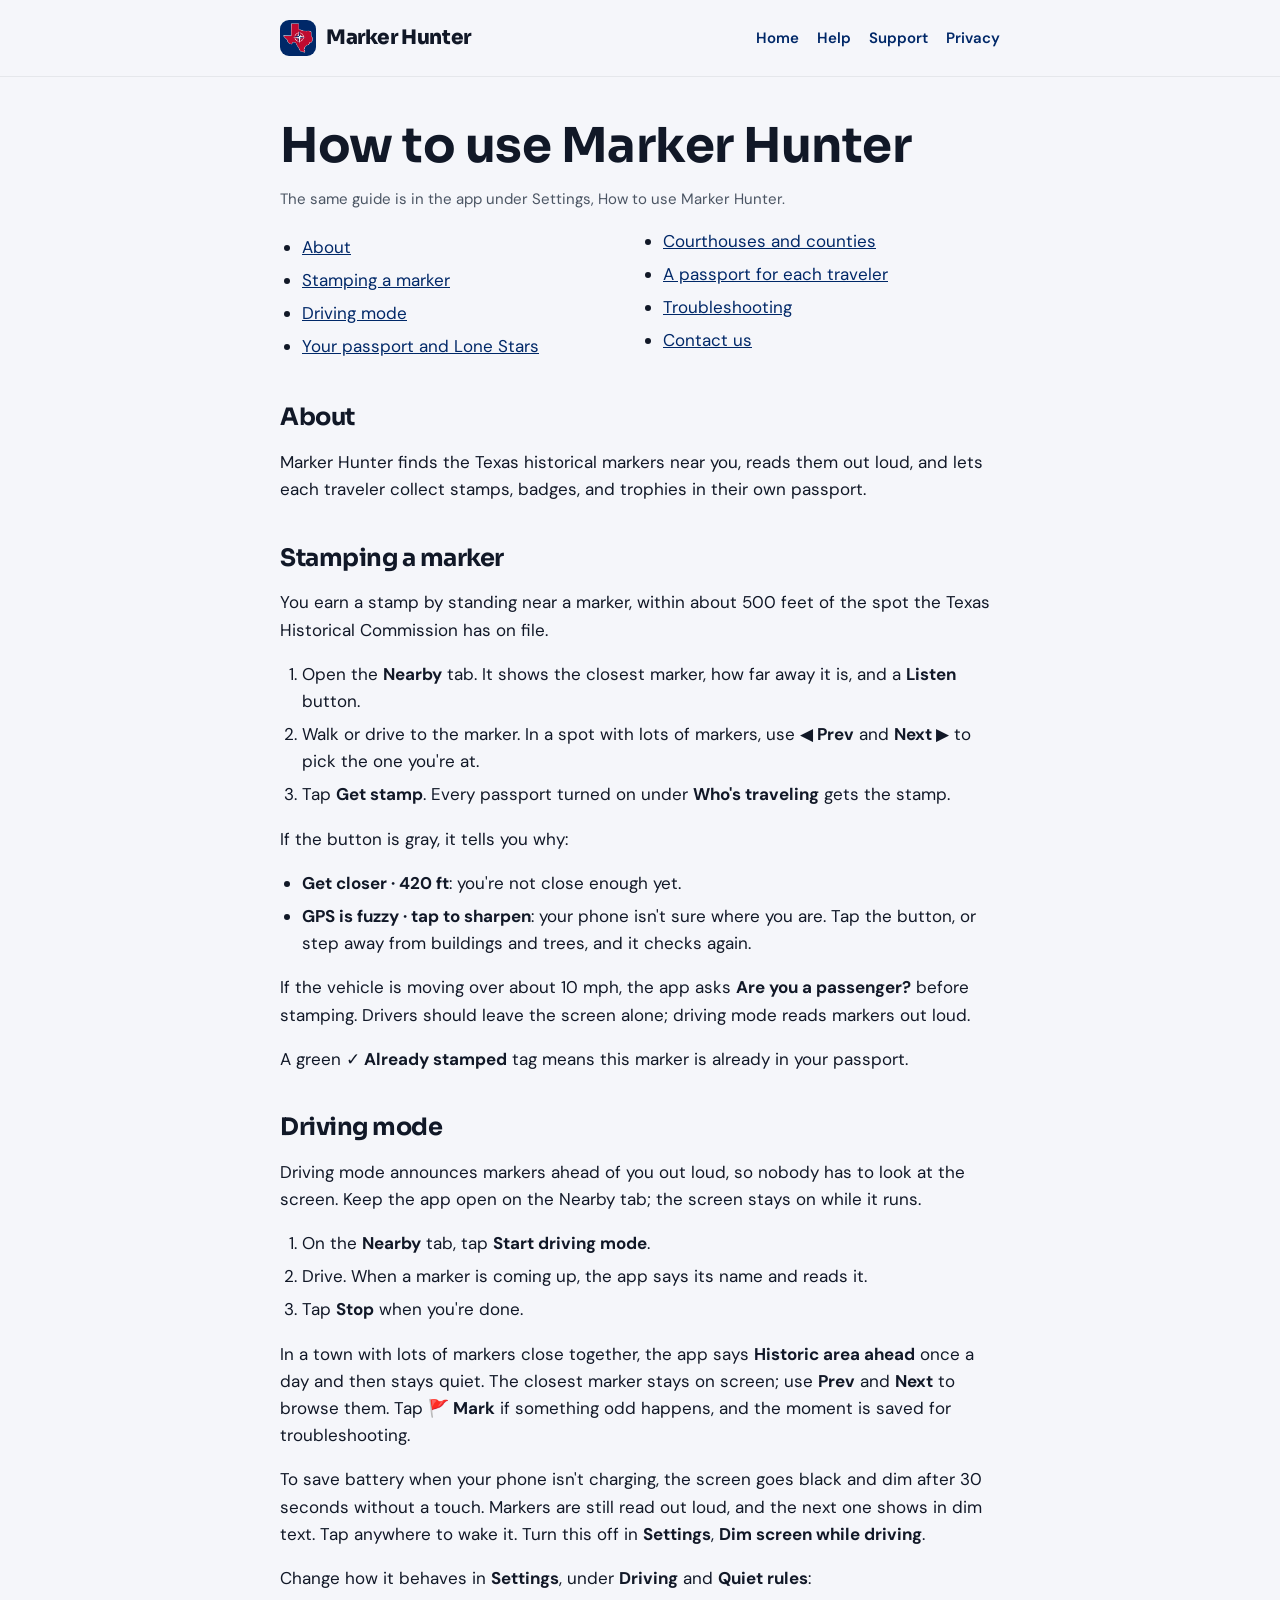
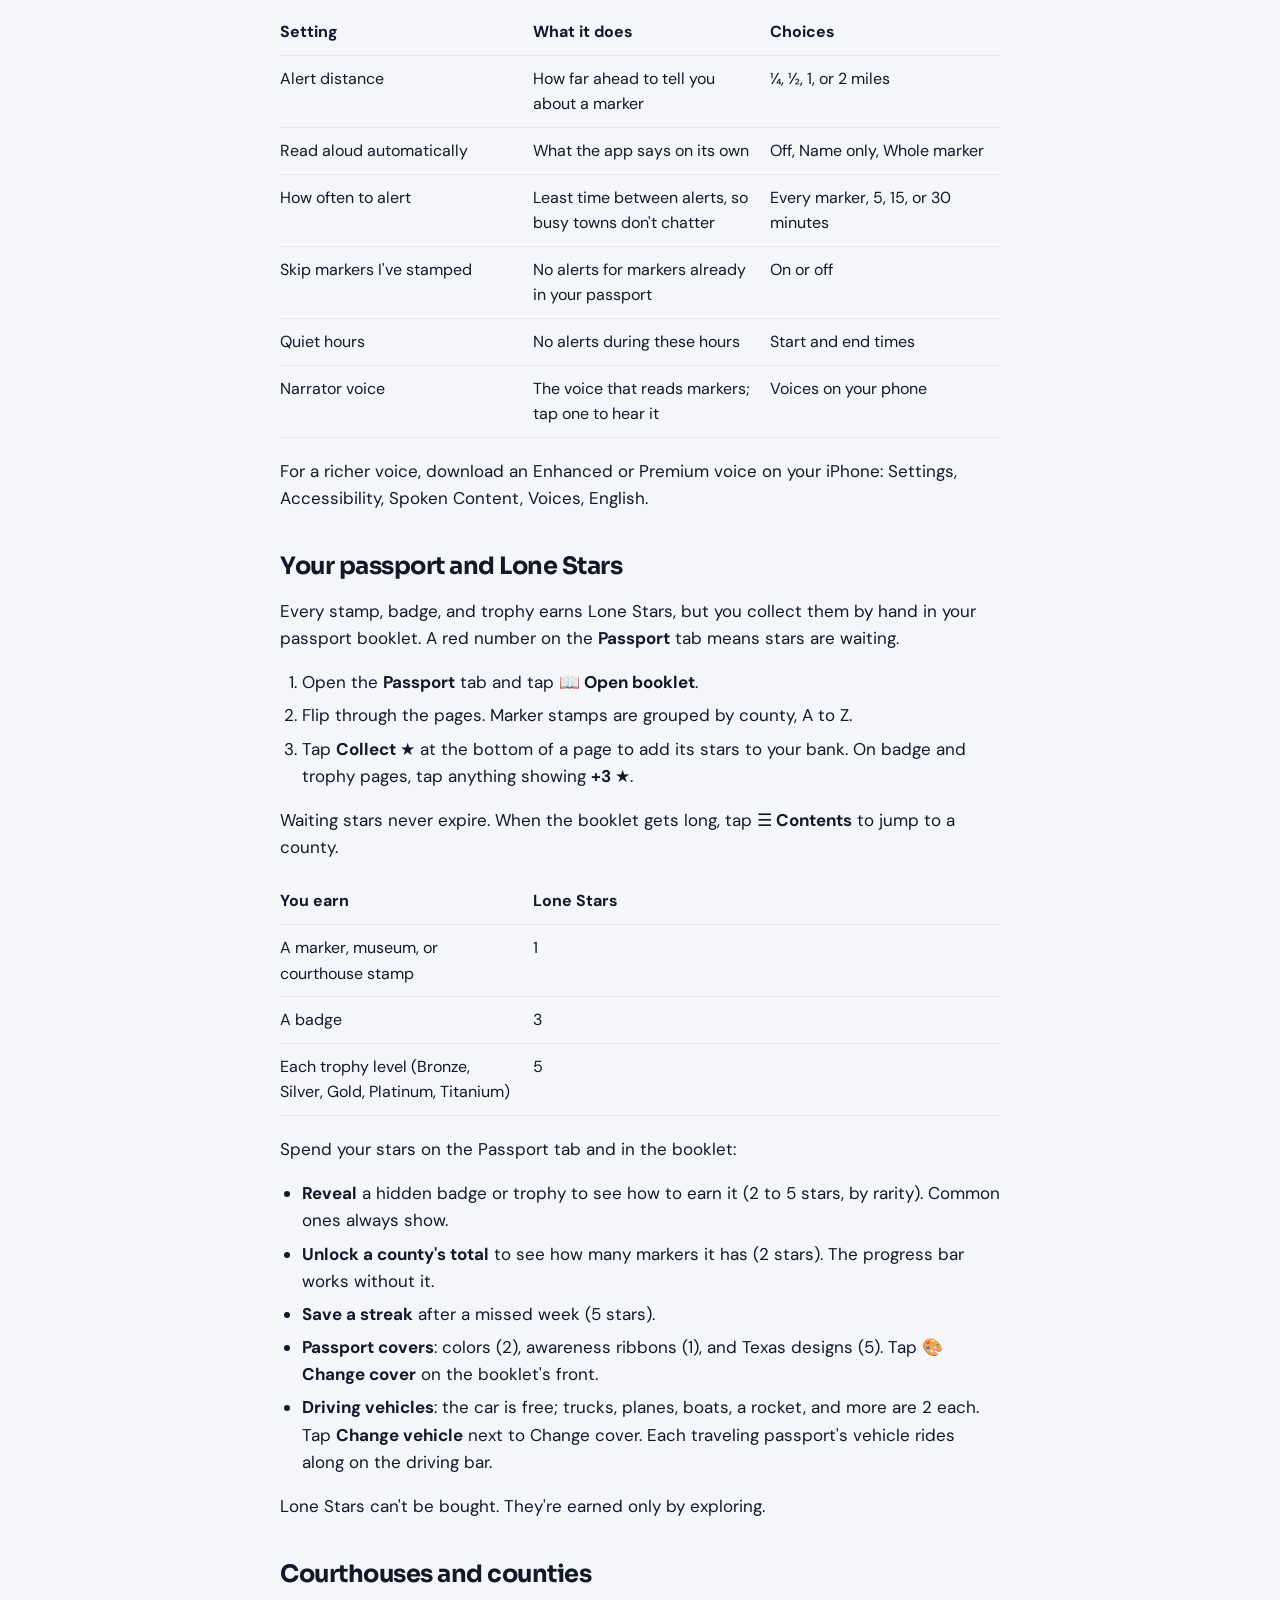
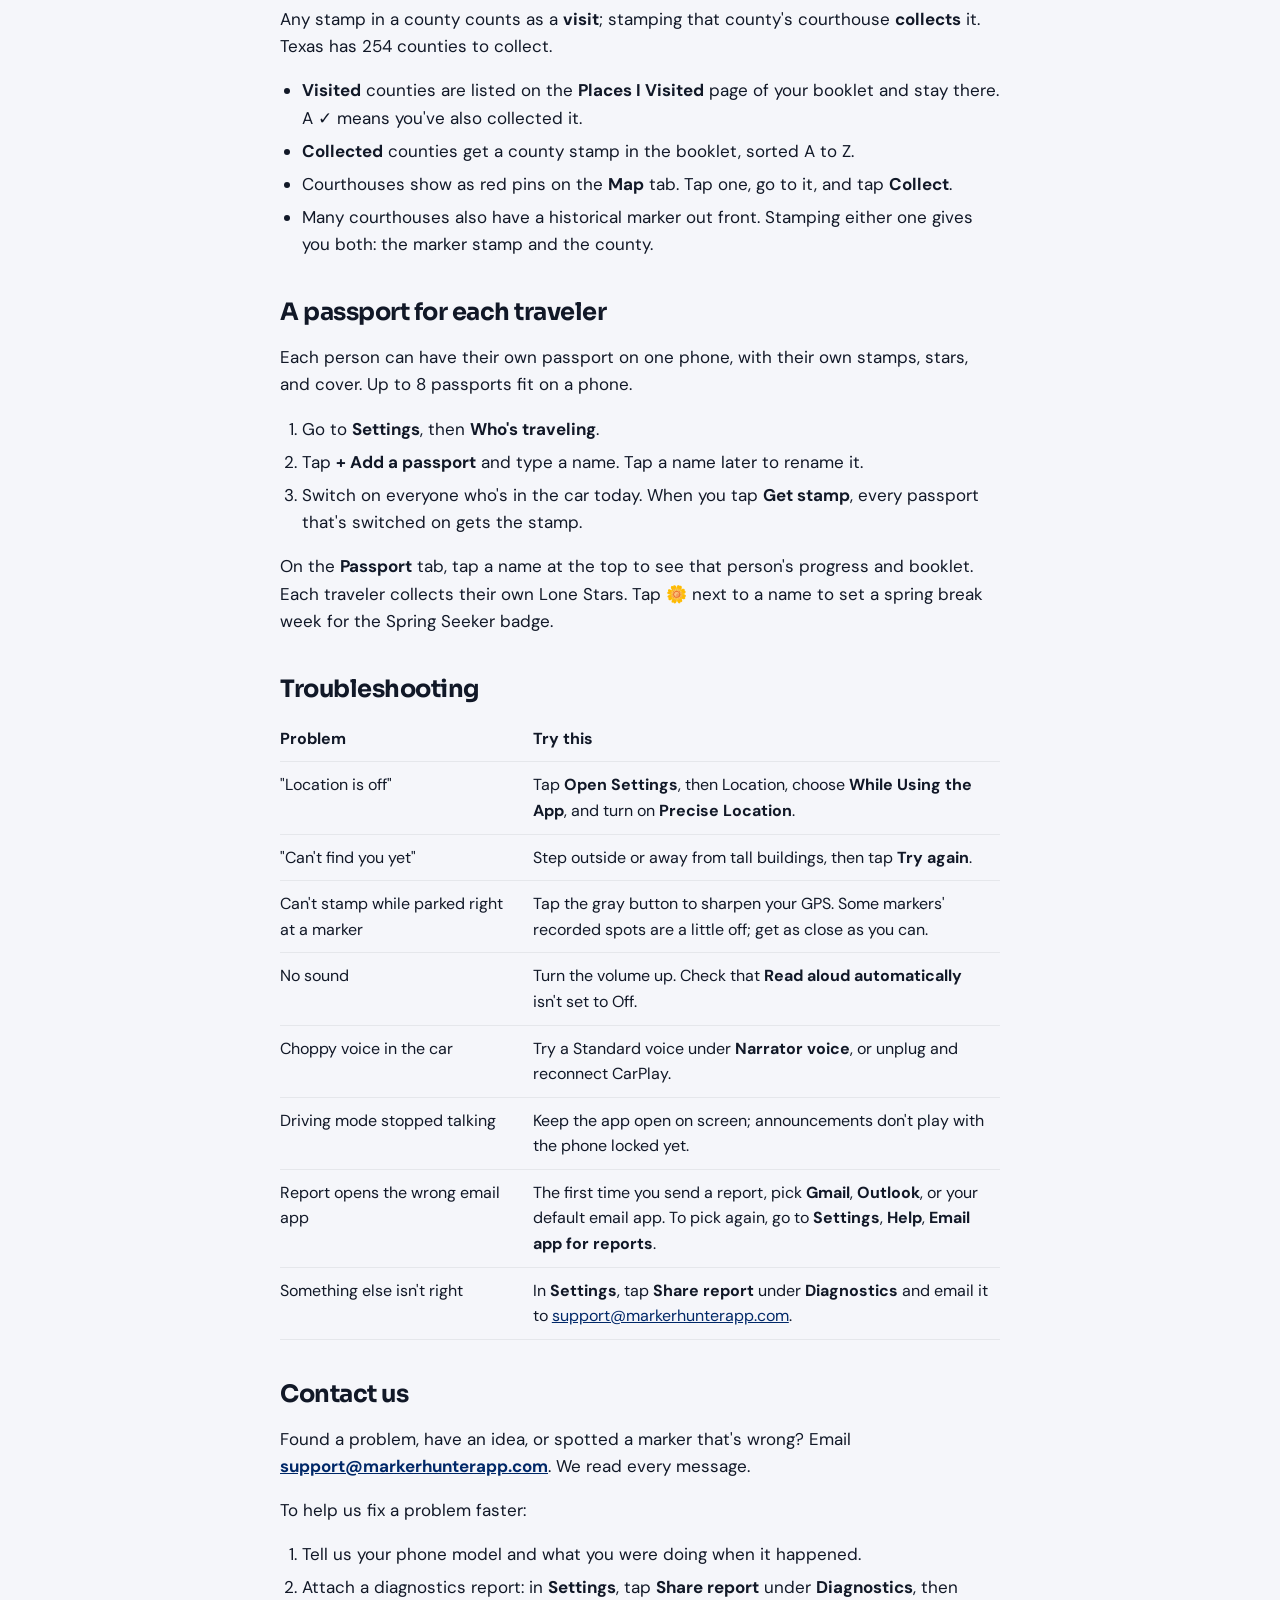
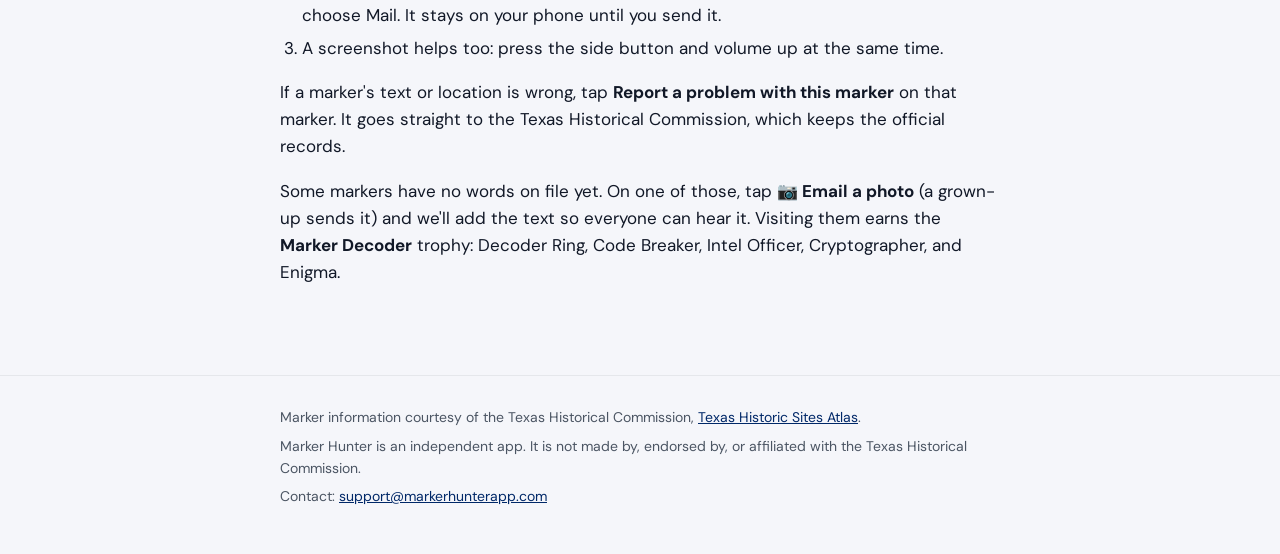
==== commit 31099c8d: "Help: add Marker Decoder and photo tip Co-Authored-By: Claude Opus 5.5 <noreply@anthropic.com> Claud" ====
--- a/help.html
+++ b/help.html
@@ -142,6 +142,7 @@
     <li>A screenshot helps too: press the side button and volume up at the same time.</li>
   </ol>
   <p>If a marker's text or location is wrong, tap <strong>Report a problem with this marker</strong> on that marker. It goes straight to the Texas Historical Commission, which keeps the official records.</p>
+  <p>Some markers have no words on file yet. On one of those, tap <strong>📷 Email a photo</strong> (a grown-up sends it) and we'll add the text so everyone can hear it. Visiting them earns the <strong>Marker Decoder</strong> trophy: Decoder Ring, Code Breaker, Intel Officer, Cryptographer, and Enigma.</p>
 </main>
 <footer class="site"><div class="wrap">
   <p>Marker information courtesy of the Texas Historical Commission, <a href="https://atlas.thc.texas.gov/">Texas Historic Sites Atlas</a>.</p>
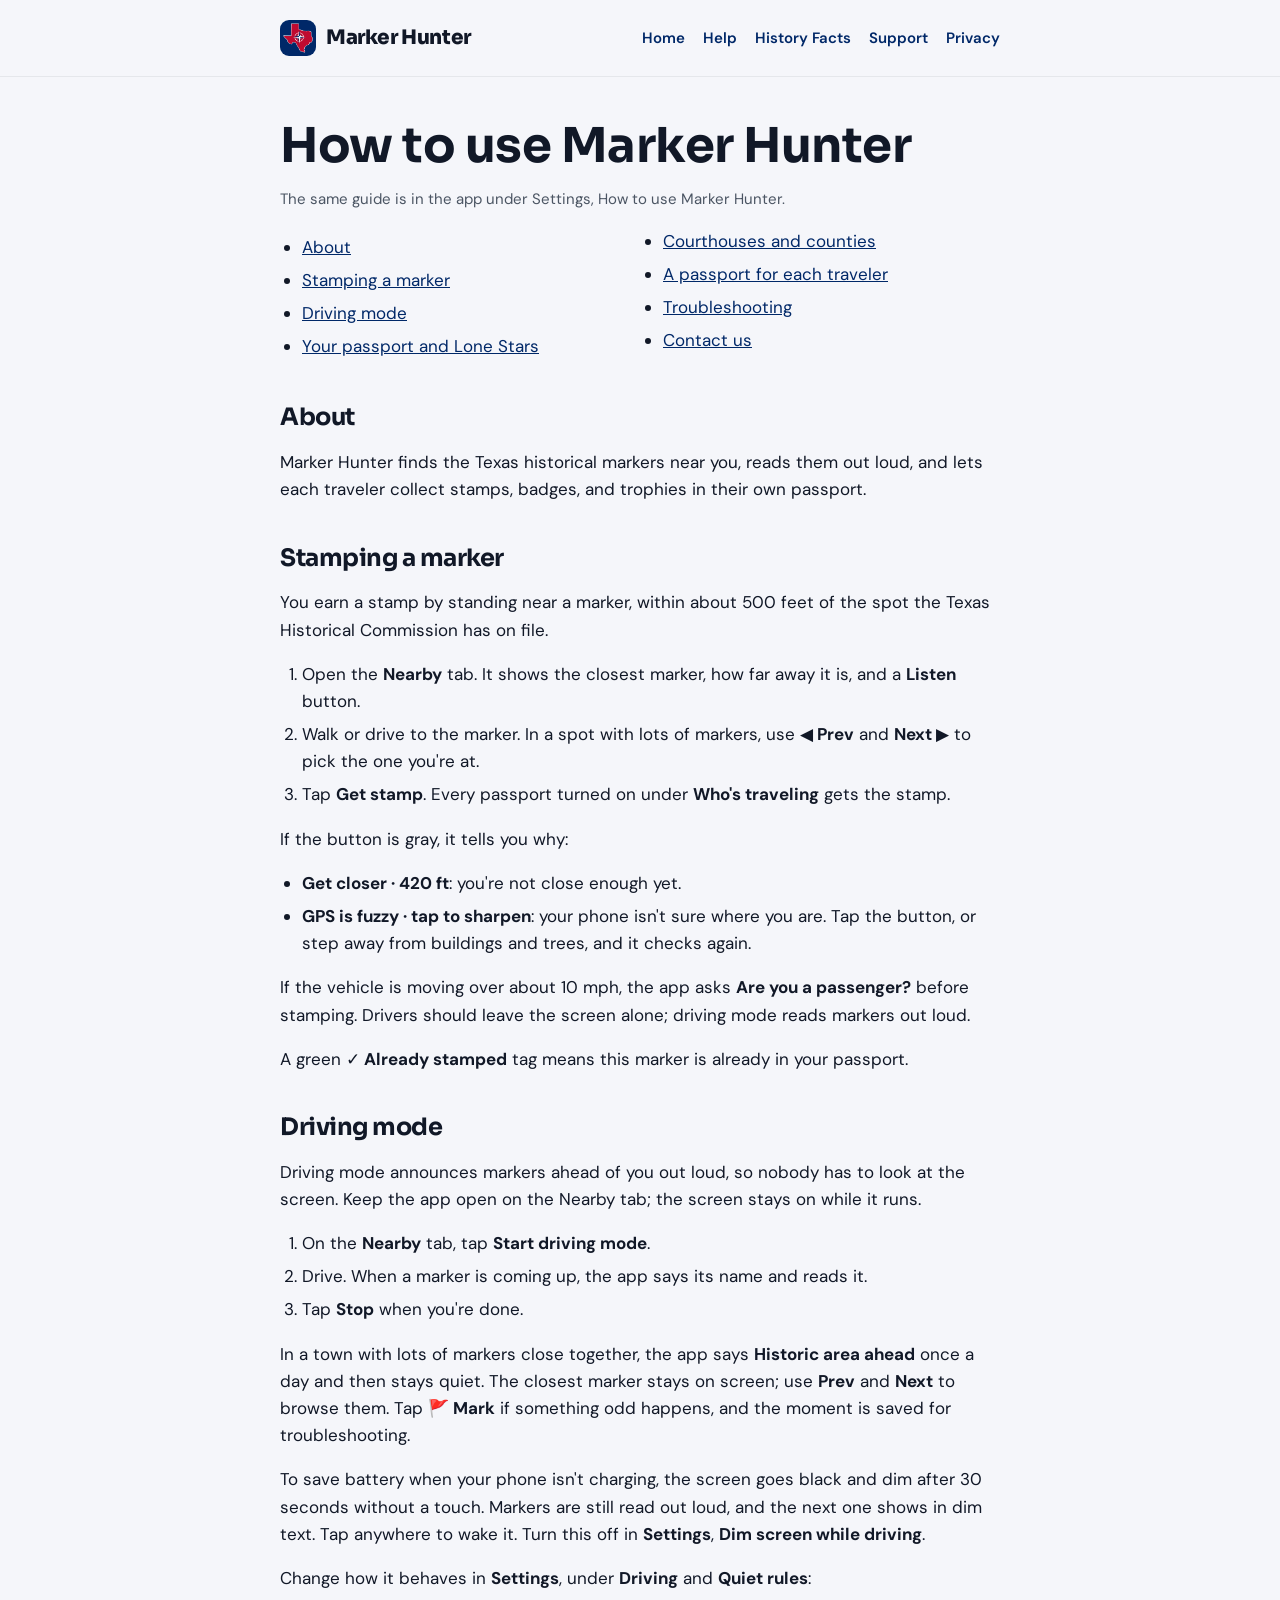
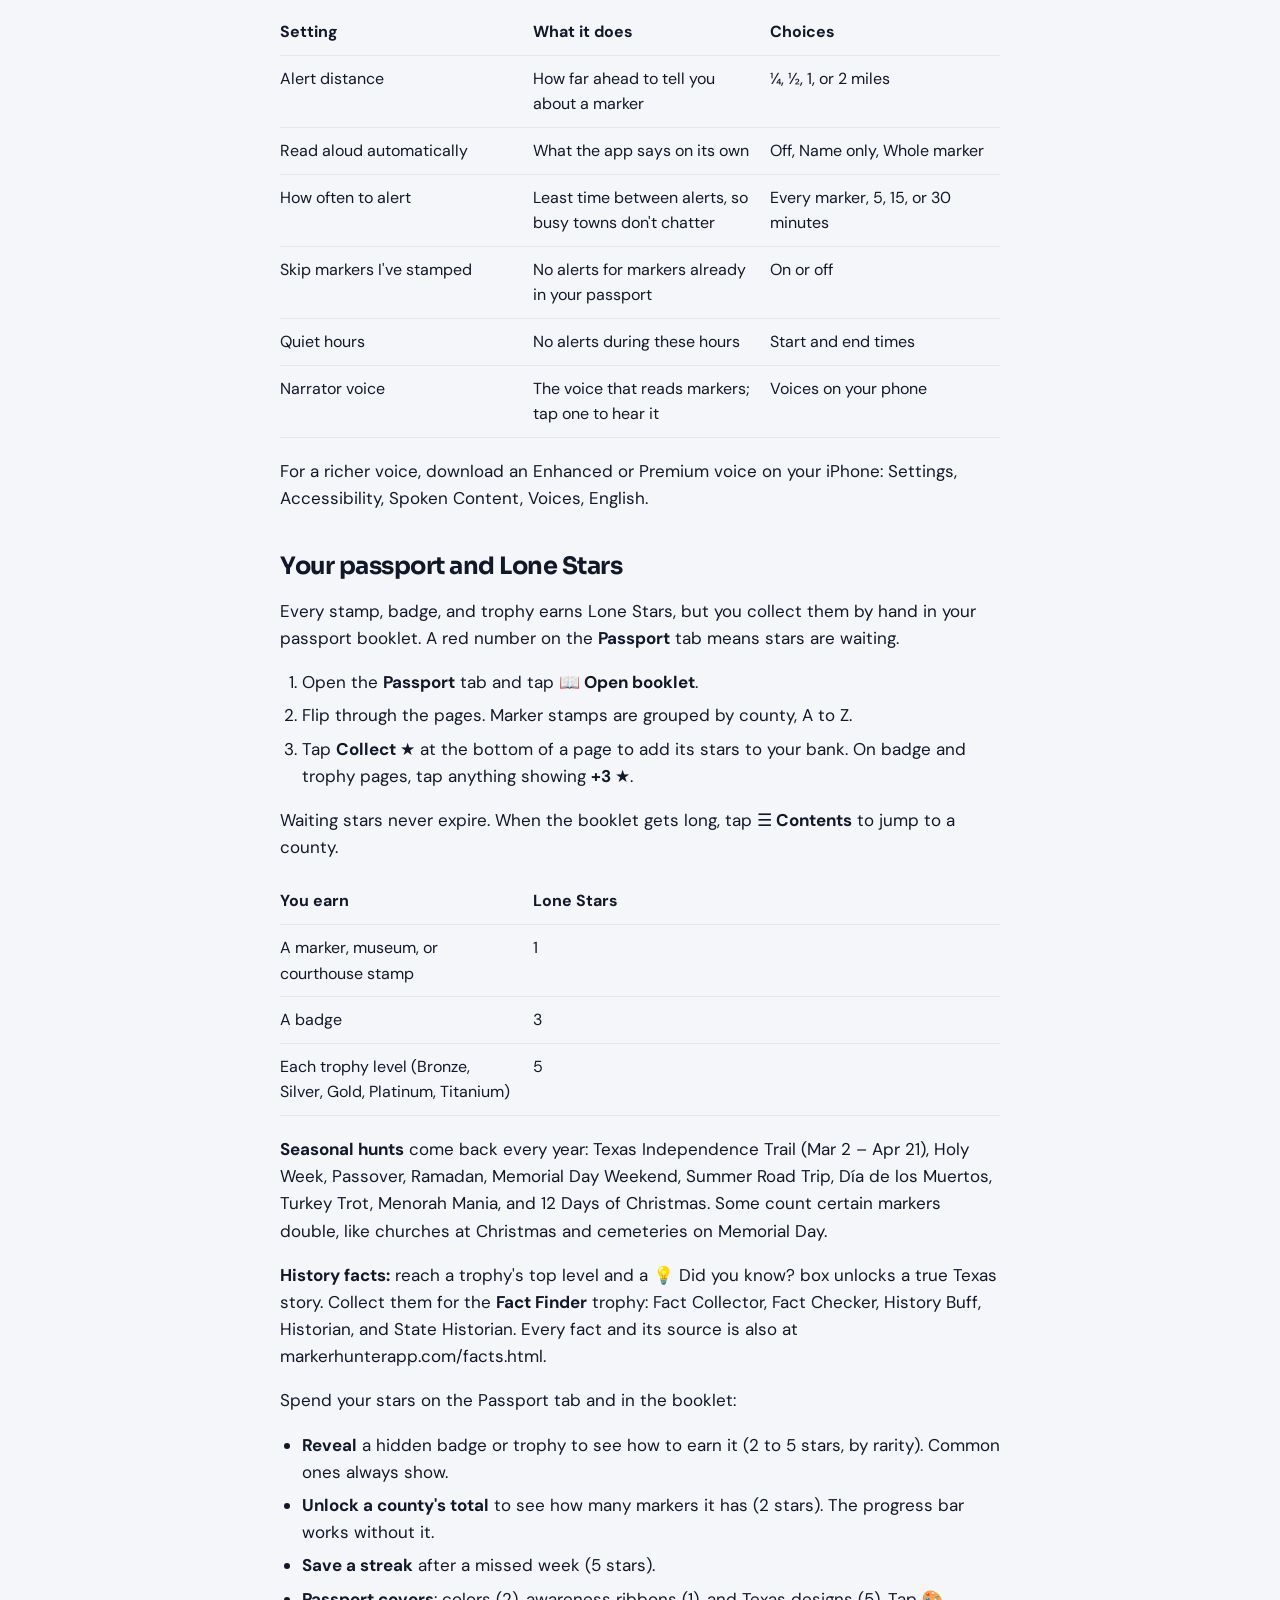
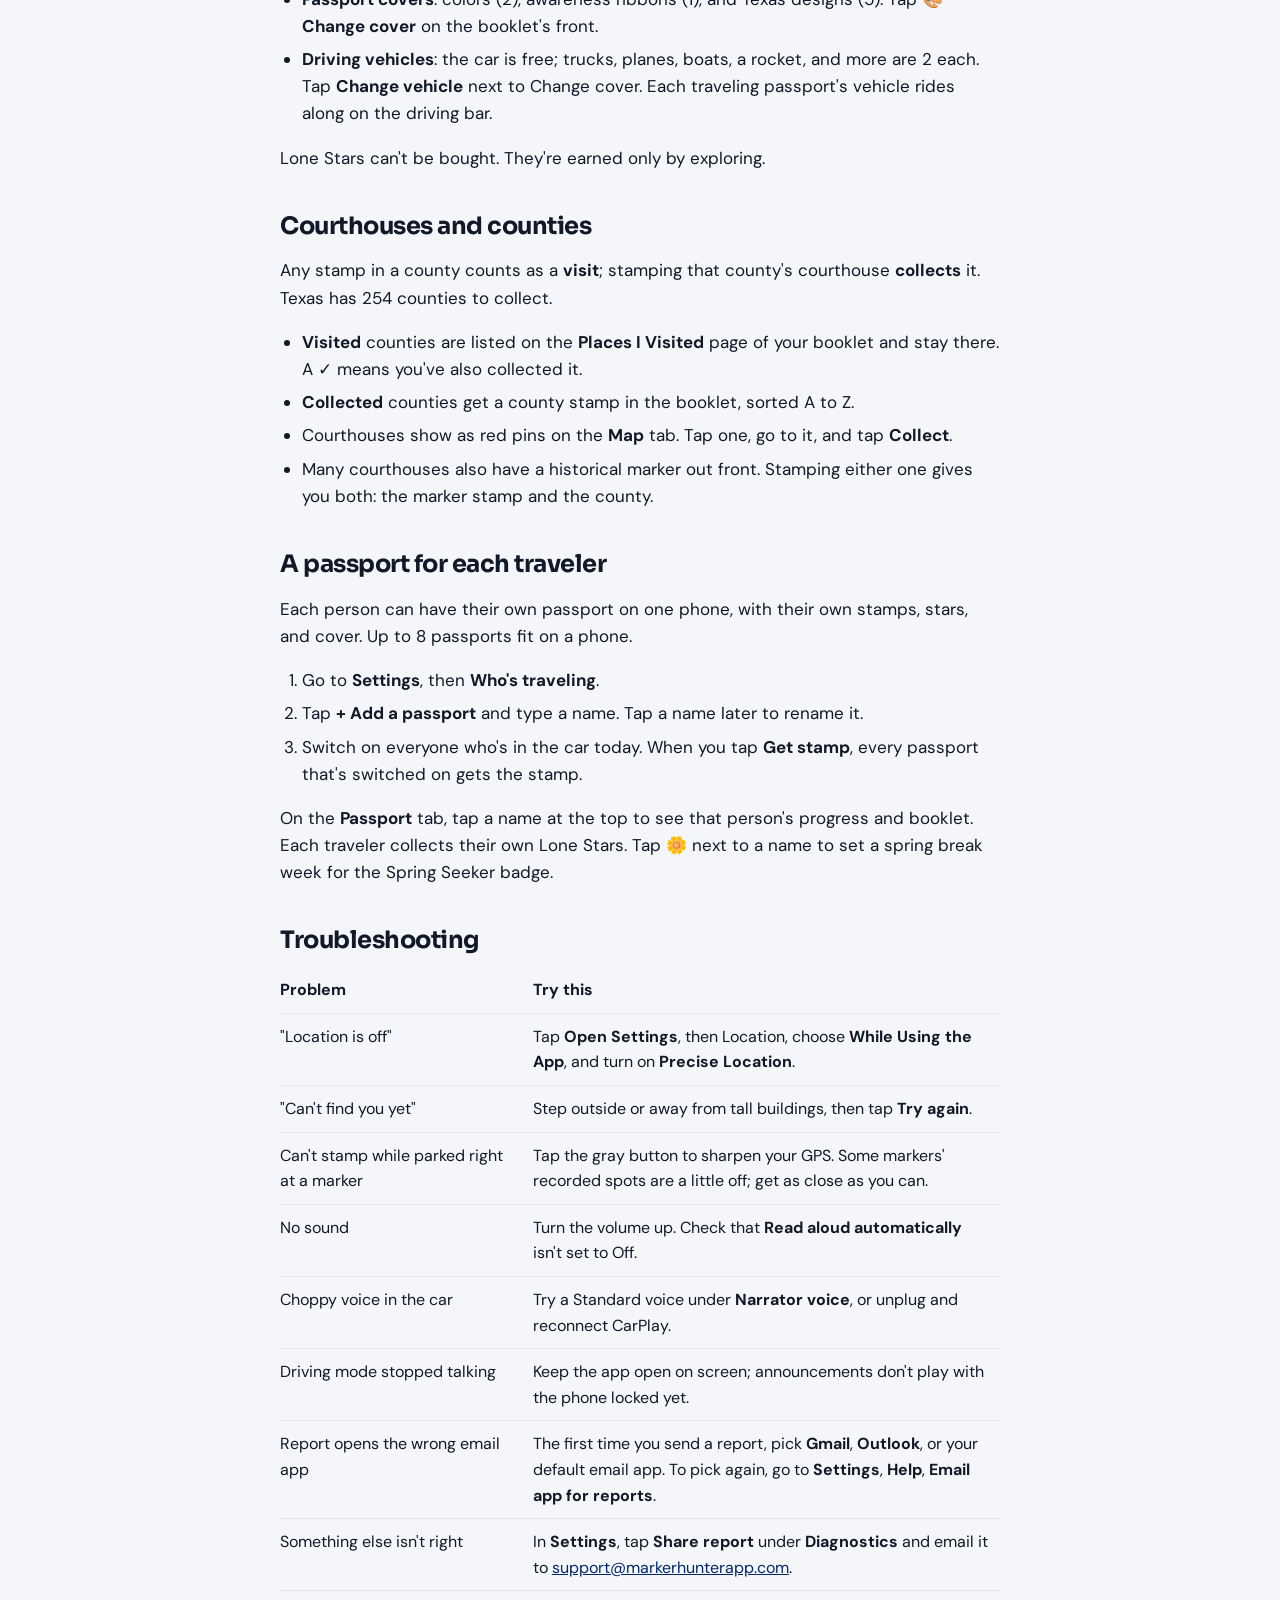
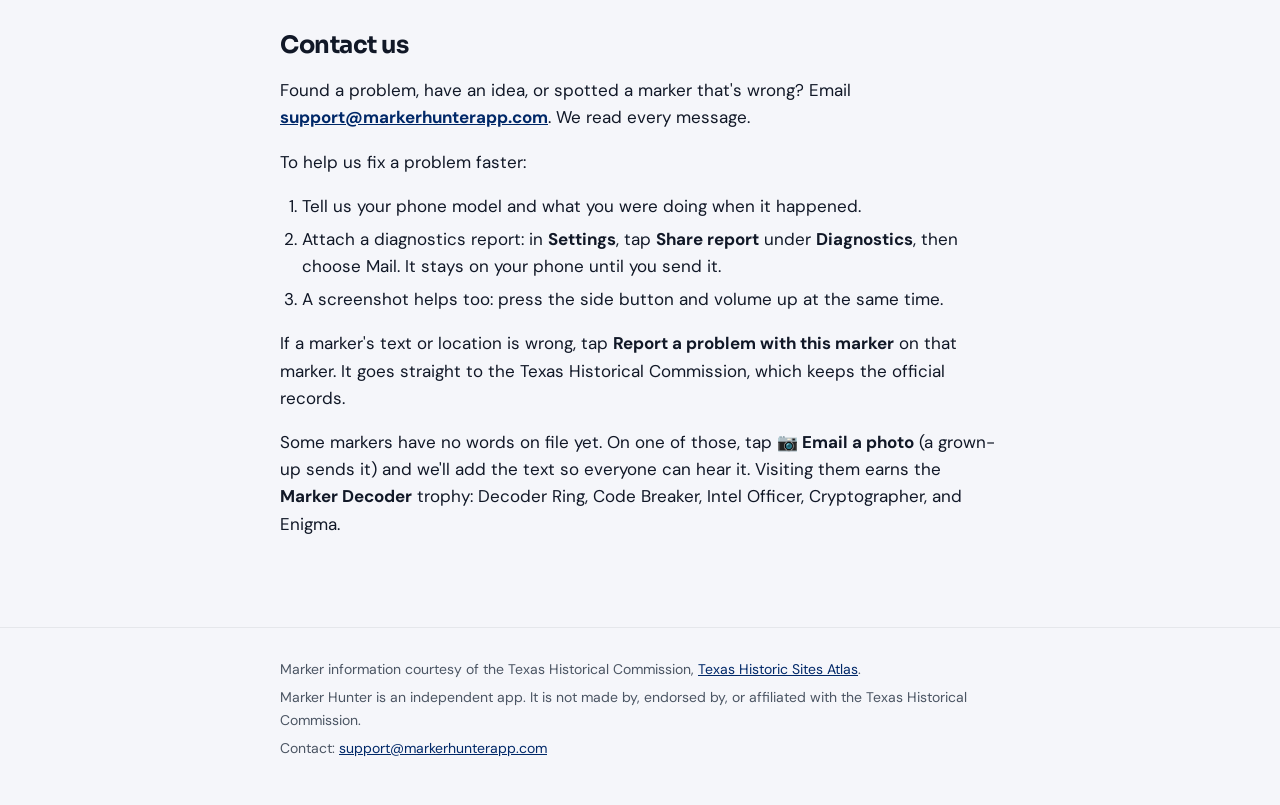
==== commit c5f9789f: "Add History Facts page and menu link facts.html lists every trophy history fact with its source and " ====
--- a/help.html
+++ b/help.html
@@ -17,7 +17,7 @@
 <body>
 <header class="site"><div class="wrap">
   <a class="brand" href="./"><img class="logo" src="logo-icon.png" alt="" width="36" height="36"><span>Marker Hunter</span></a>
-  <nav aria-label="Site"><a href="./">Home</a><a href="help.html">Help</a><a href="support.html">Support</a><a href="privacy.html">Privacy</a></nav>
+  <nav aria-label="Site"><a href="./">Home</a><a href="help.html">Help</a><a href="facts.html">History Facts</a><a href="support.html">Support</a><a href="privacy.html">Privacy</a></nav>
 </div></header>
 <main class="wrap doc">
   <h1>How to use Marker Hunter</h1>
@@ -90,6 +90,8 @@
       <tr><td>Each trophy level (Bronze, Silver, Gold, Platinum, Titanium)</td><td>5</td></tr>
     </tbody>
   </table></div>
+  <p><strong>Seasonal hunts</strong> come back every year: Texas Independence Trail (Mar 2 – Apr 21), Holy Week, Passover, Ramadan, Memorial Day Weekend, Summer Road Trip, Día de los Muertos, Turkey Trot, Menorah Mania, and 12 Days of Christmas. Some count certain markers double, like churches at Christmas and cemeteries on Memorial Day.</p>
+  <p><strong>History facts:</strong> reach a trophy's top level and a 💡 Did you know? box unlocks a true Texas story. Collect them for the <strong>Fact Finder</strong> trophy: Fact Collector, Fact Checker, History Buff, Historian, and State Historian. Every fact and its source is also at markerhunterapp.com/facts.html.</p>
   <p>Spend your stars on the Passport tab and in the booklet:</p>
   <ul>
     <li><strong>Reveal</strong> a hidden badge or trophy to see how to earn it (2 to 5 stars, by rarity). Common ones always show.</li>
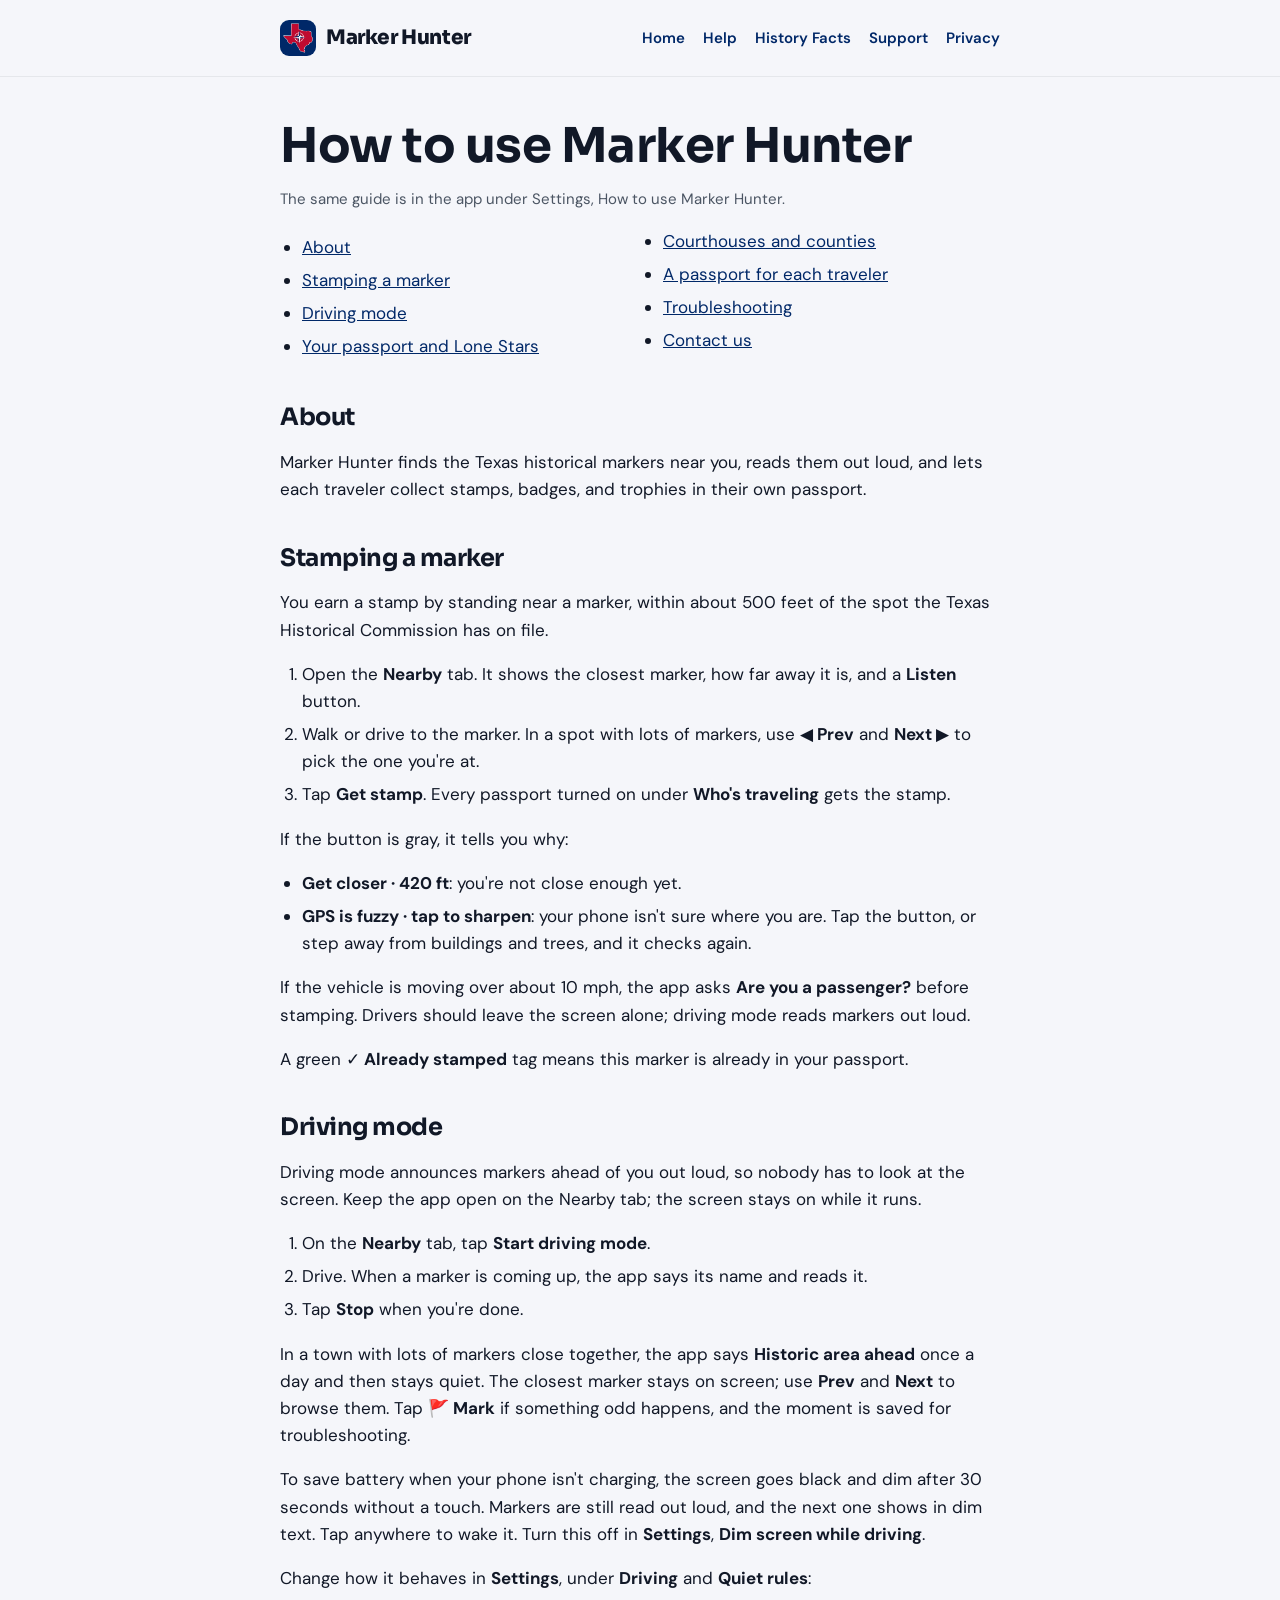
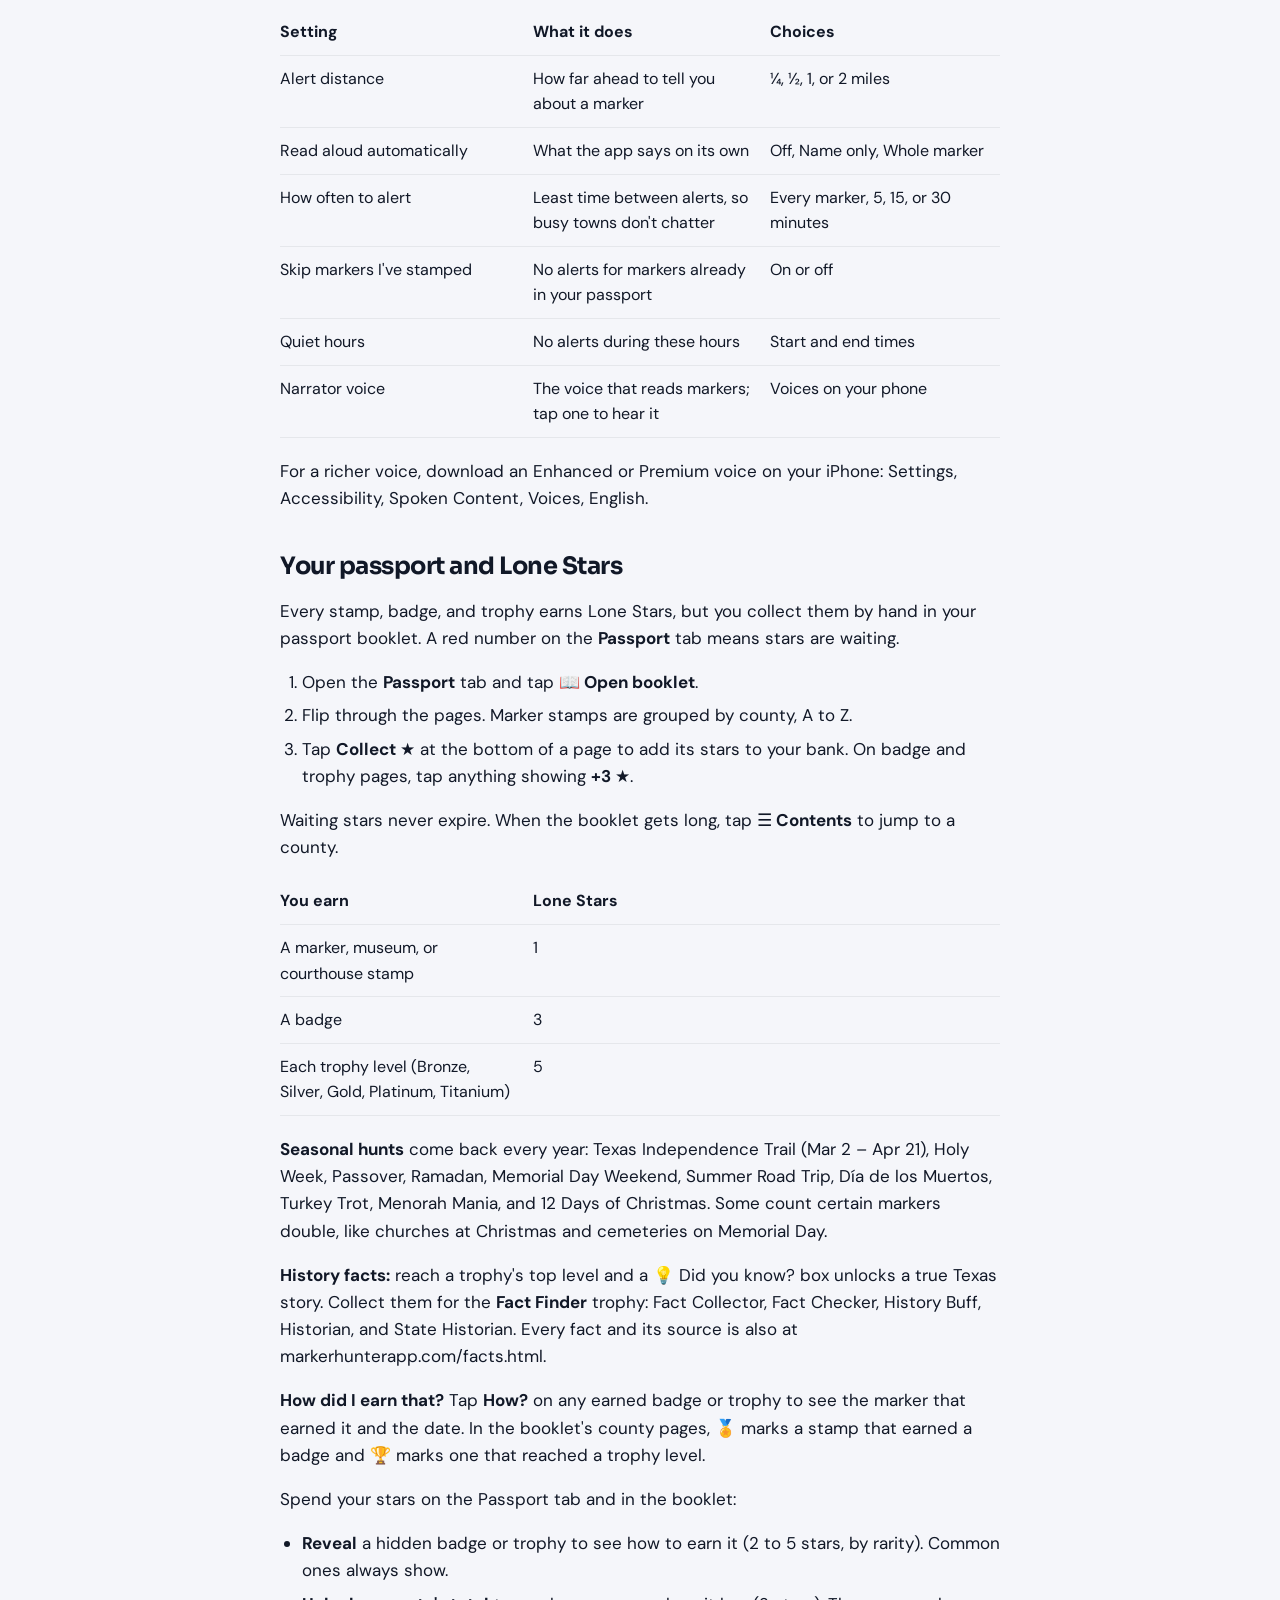
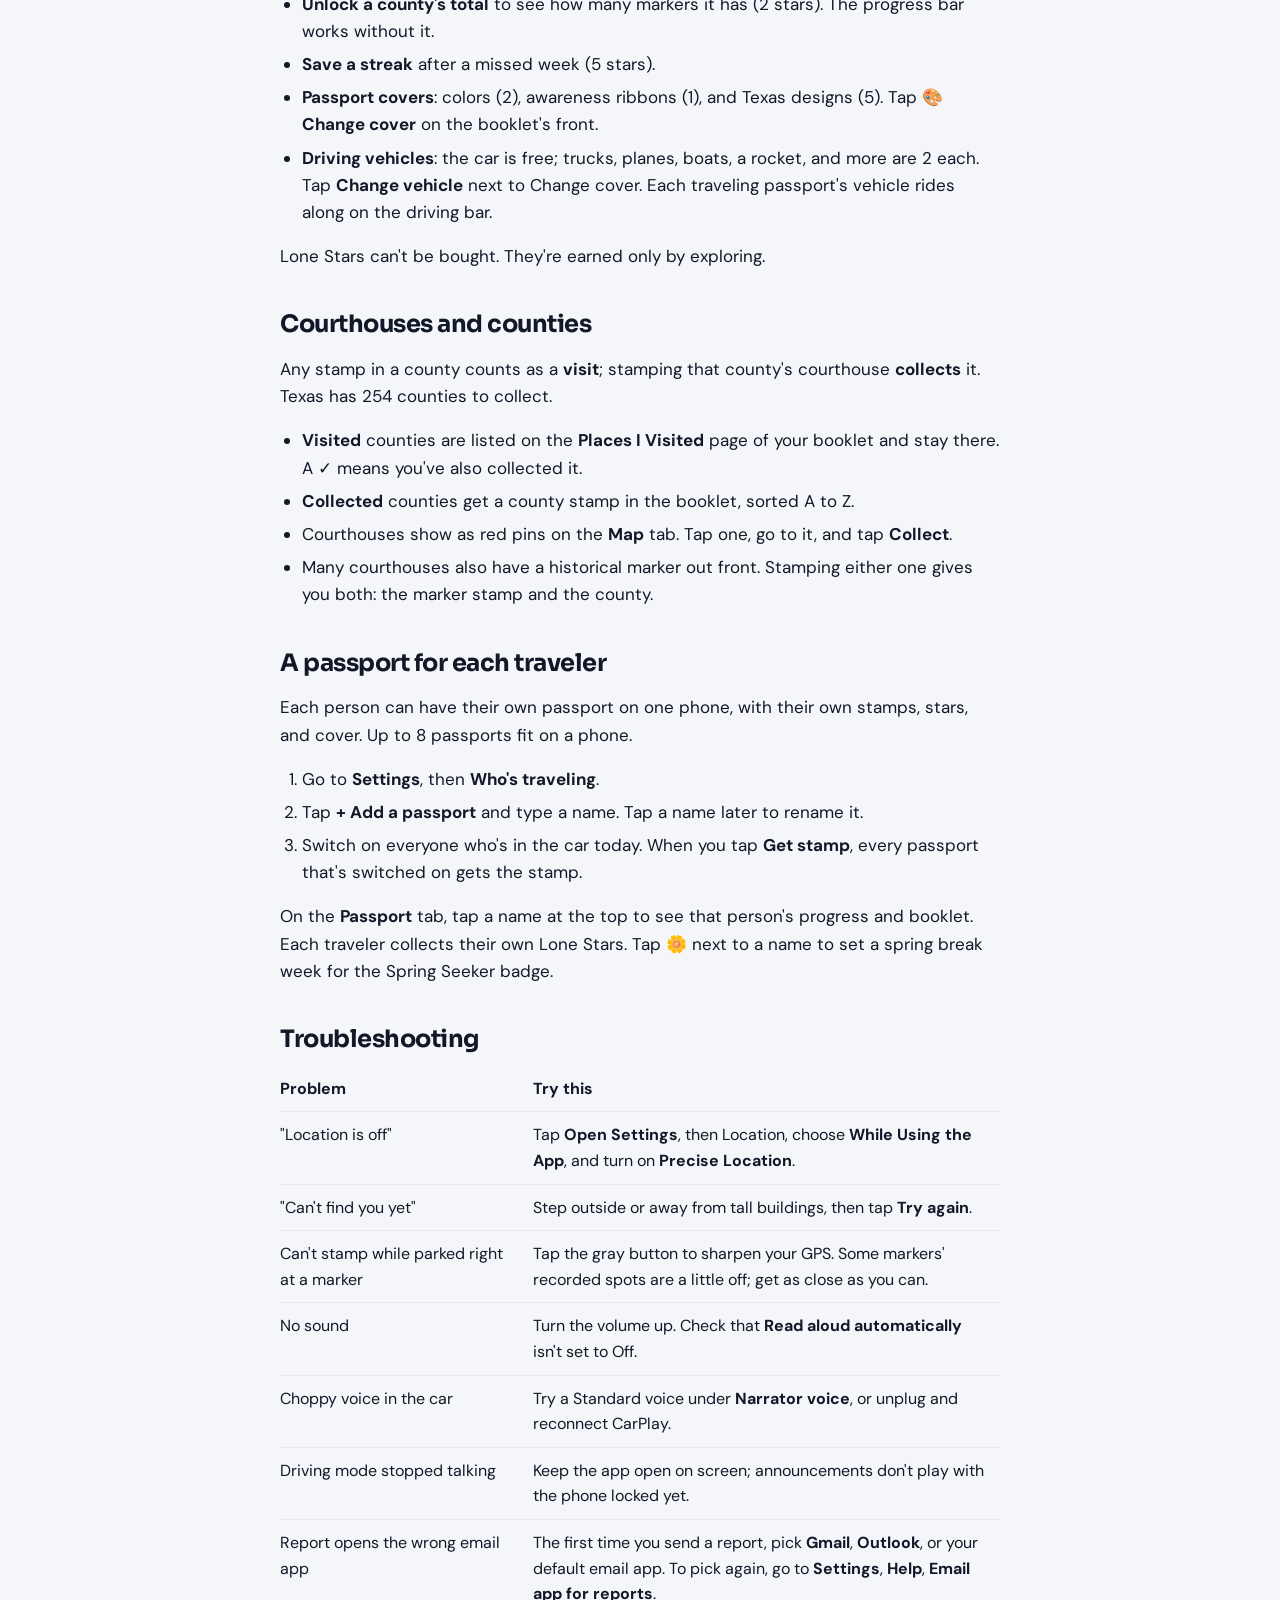
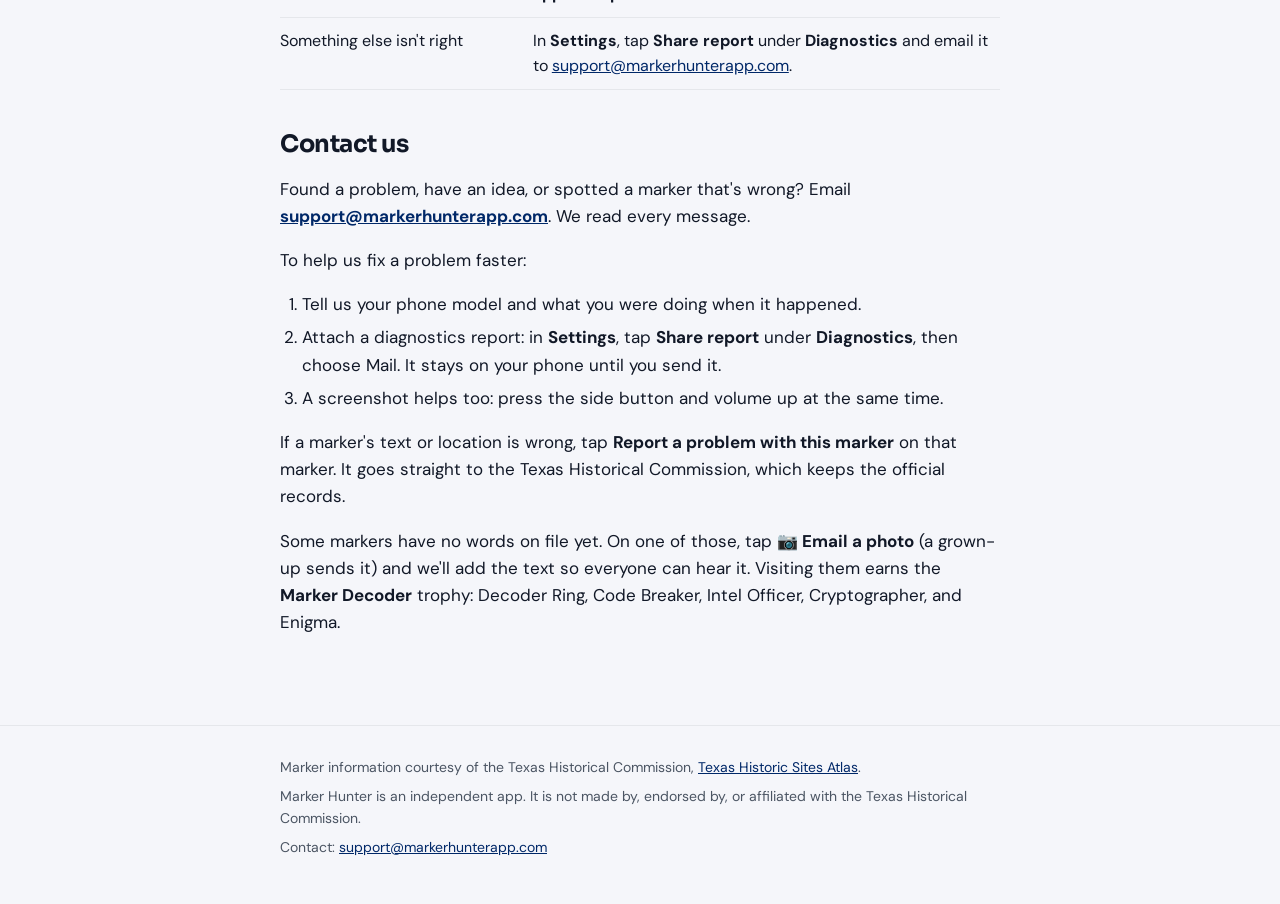
==== commit 7e5597a6: "Help: How? button and booklet icons Co-Authored-By: Claude Opus 5.5 <noreply@anthropic.com> Claude-S" ====
--- a/help.html
+++ b/help.html
@@ -92,6 +92,7 @@
   </table></div>
   <p><strong>Seasonal hunts</strong> come back every year: Texas Independence Trail (Mar 2 – Apr 21), Holy Week, Passover, Ramadan, Memorial Day Weekend, Summer Road Trip, Día de los Muertos, Turkey Trot, Menorah Mania, and 12 Days of Christmas. Some count certain markers double, like churches at Christmas and cemeteries on Memorial Day.</p>
   <p><strong>History facts:</strong> reach a trophy's top level and a 💡 Did you know? box unlocks a true Texas story. Collect them for the <strong>Fact Finder</strong> trophy: Fact Collector, Fact Checker, History Buff, Historian, and State Historian. Every fact and its source is also at markerhunterapp.com/facts.html.</p>
+  <p><strong>How did I earn that?</strong> Tap <strong>How?</strong> on any earned badge or trophy to see the marker that earned it and the date. In the booklet's county pages, 🏅 marks a stamp that earned a badge and 🏆 marks one that reached a trophy level.</p>
   <p>Spend your stars on the Passport tab and in the booklet:</p>
   <ul>
     <li><strong>Reveal</strong> a hidden badge or trophy to see how to earn it (2 to 5 stars, by rarity). Common ones always show.</li>
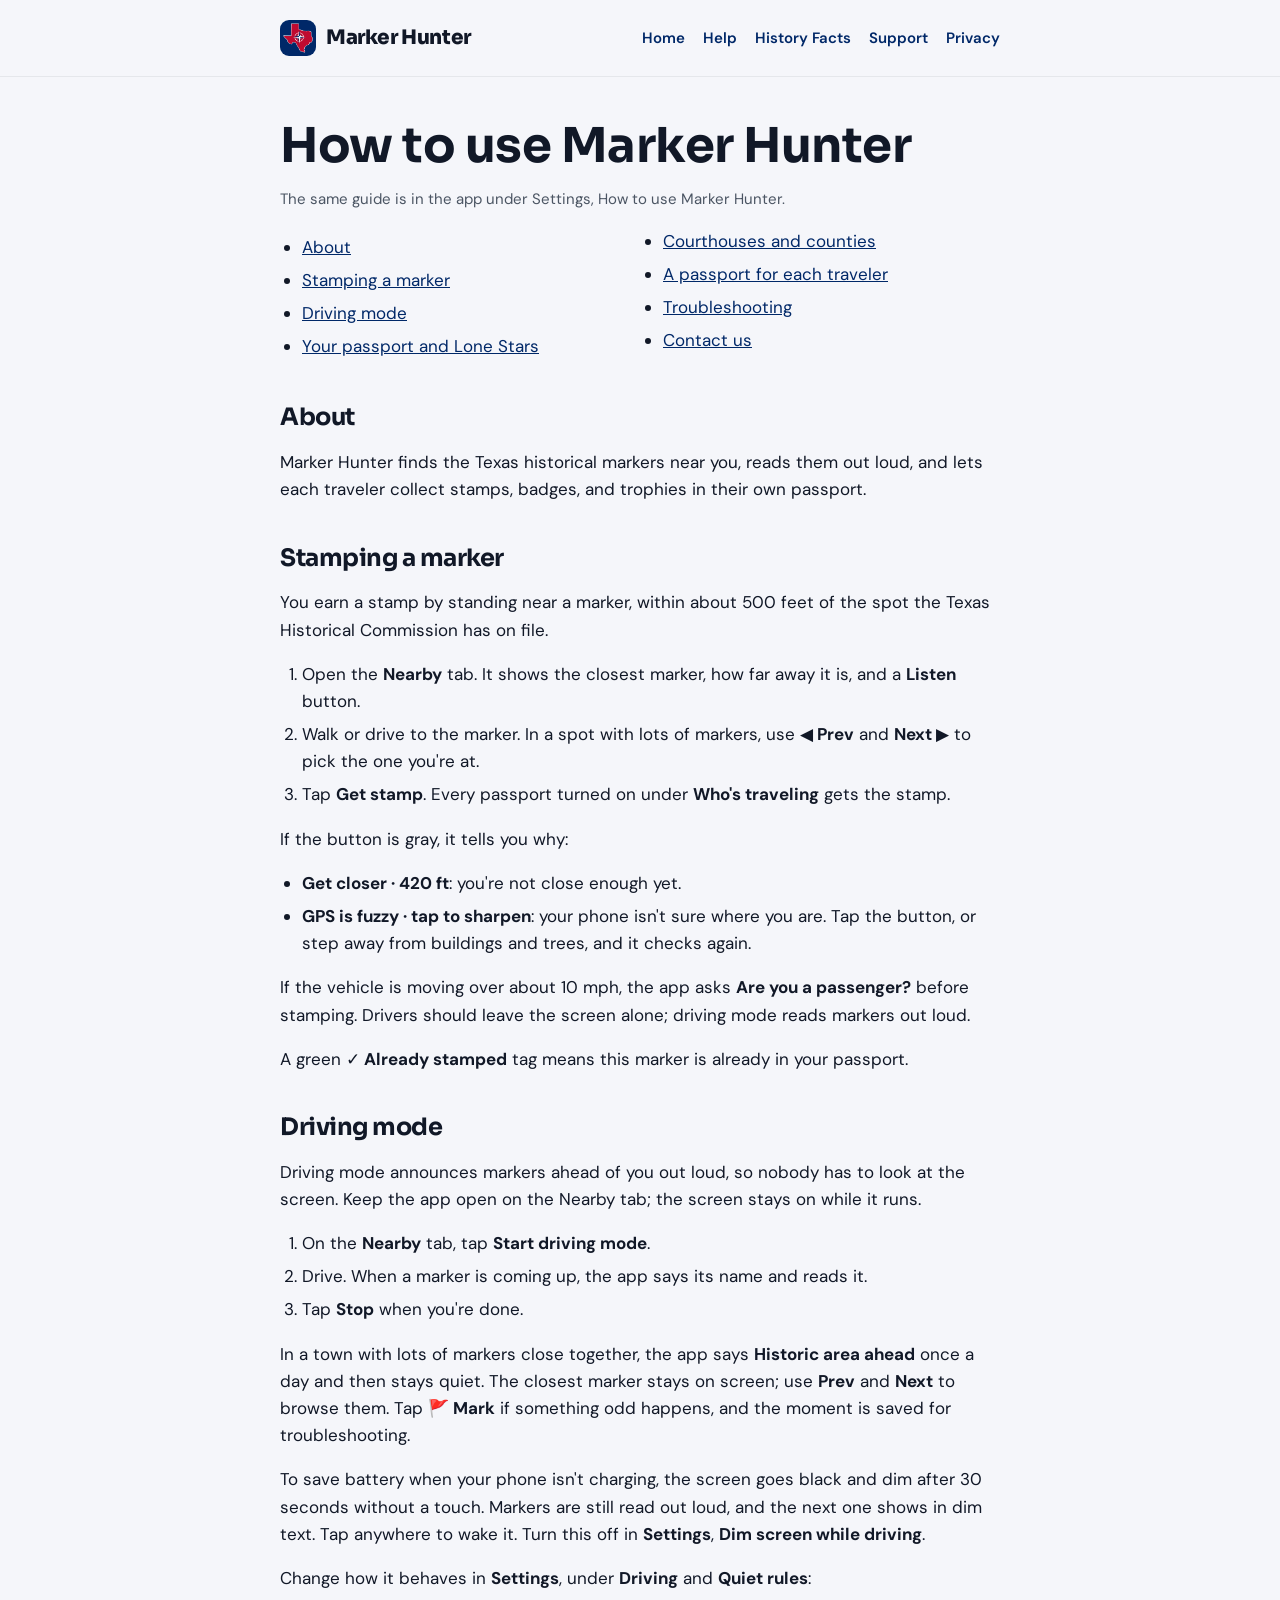
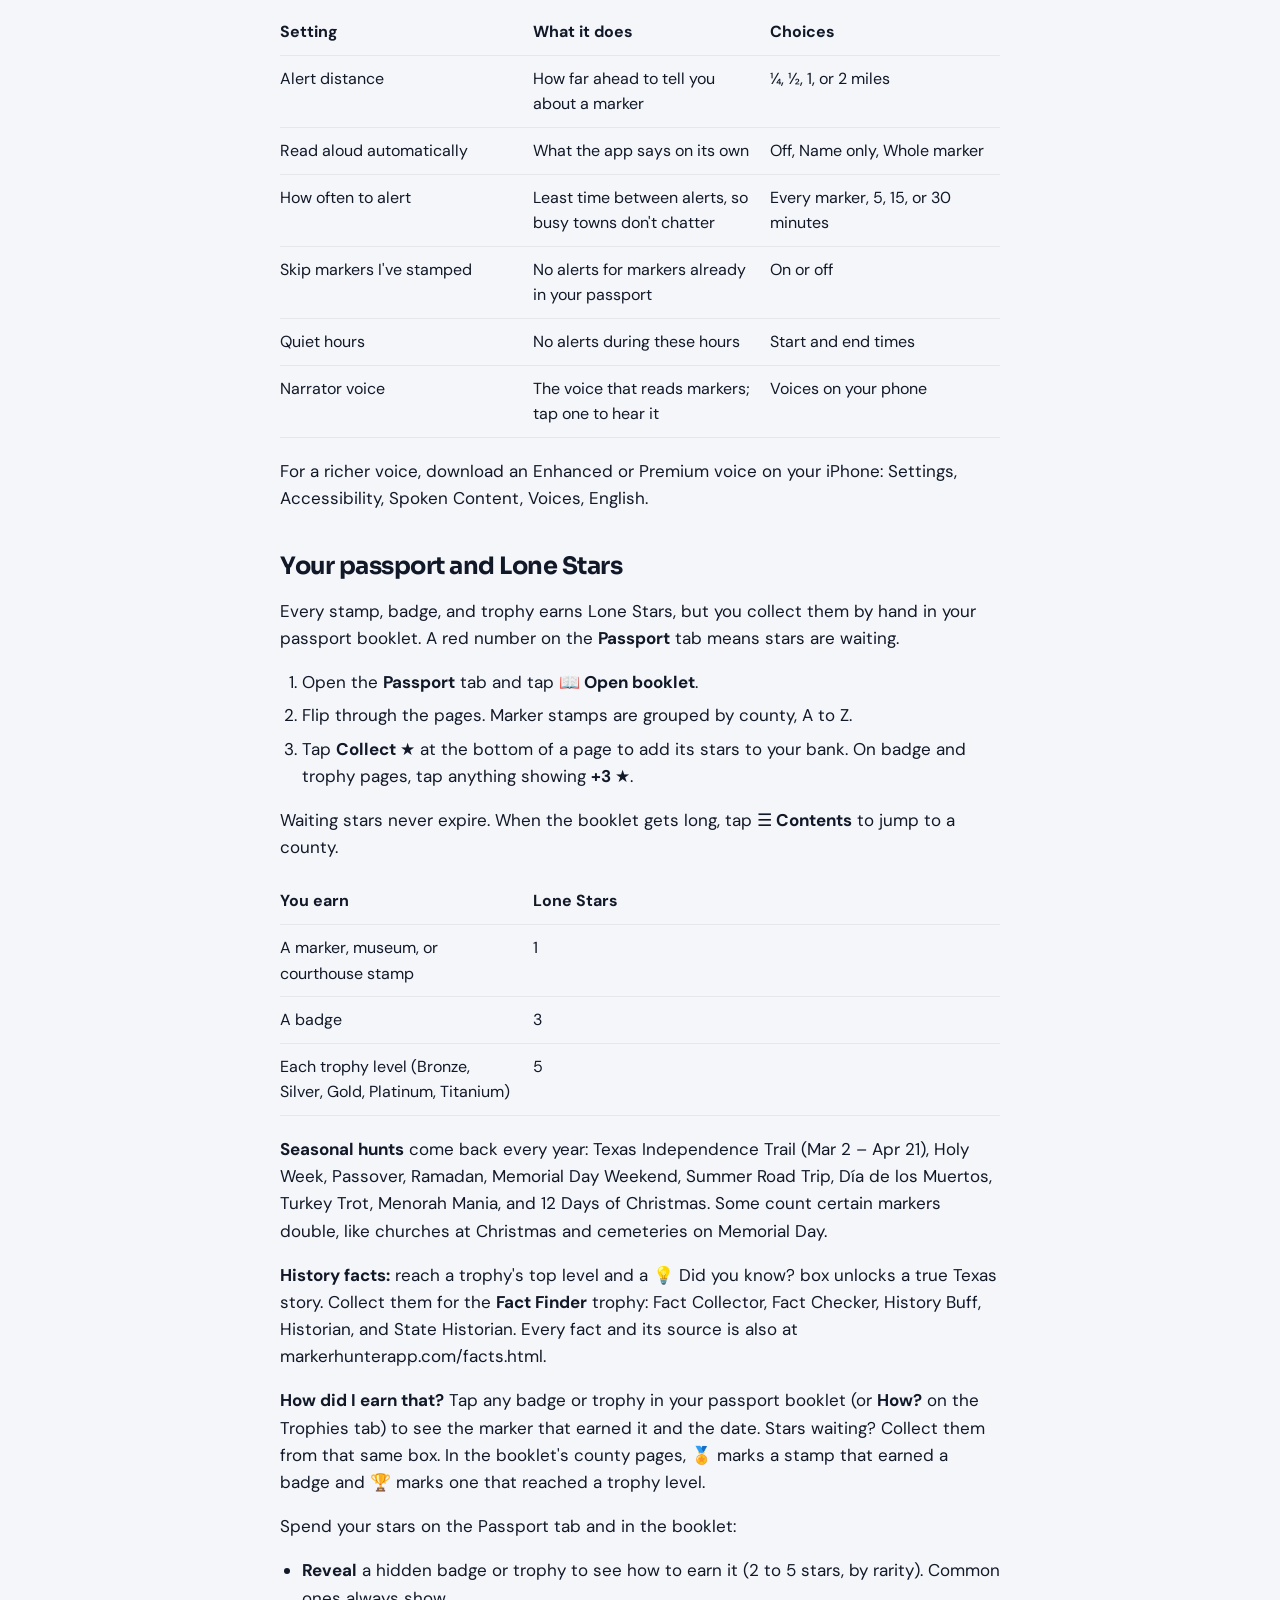
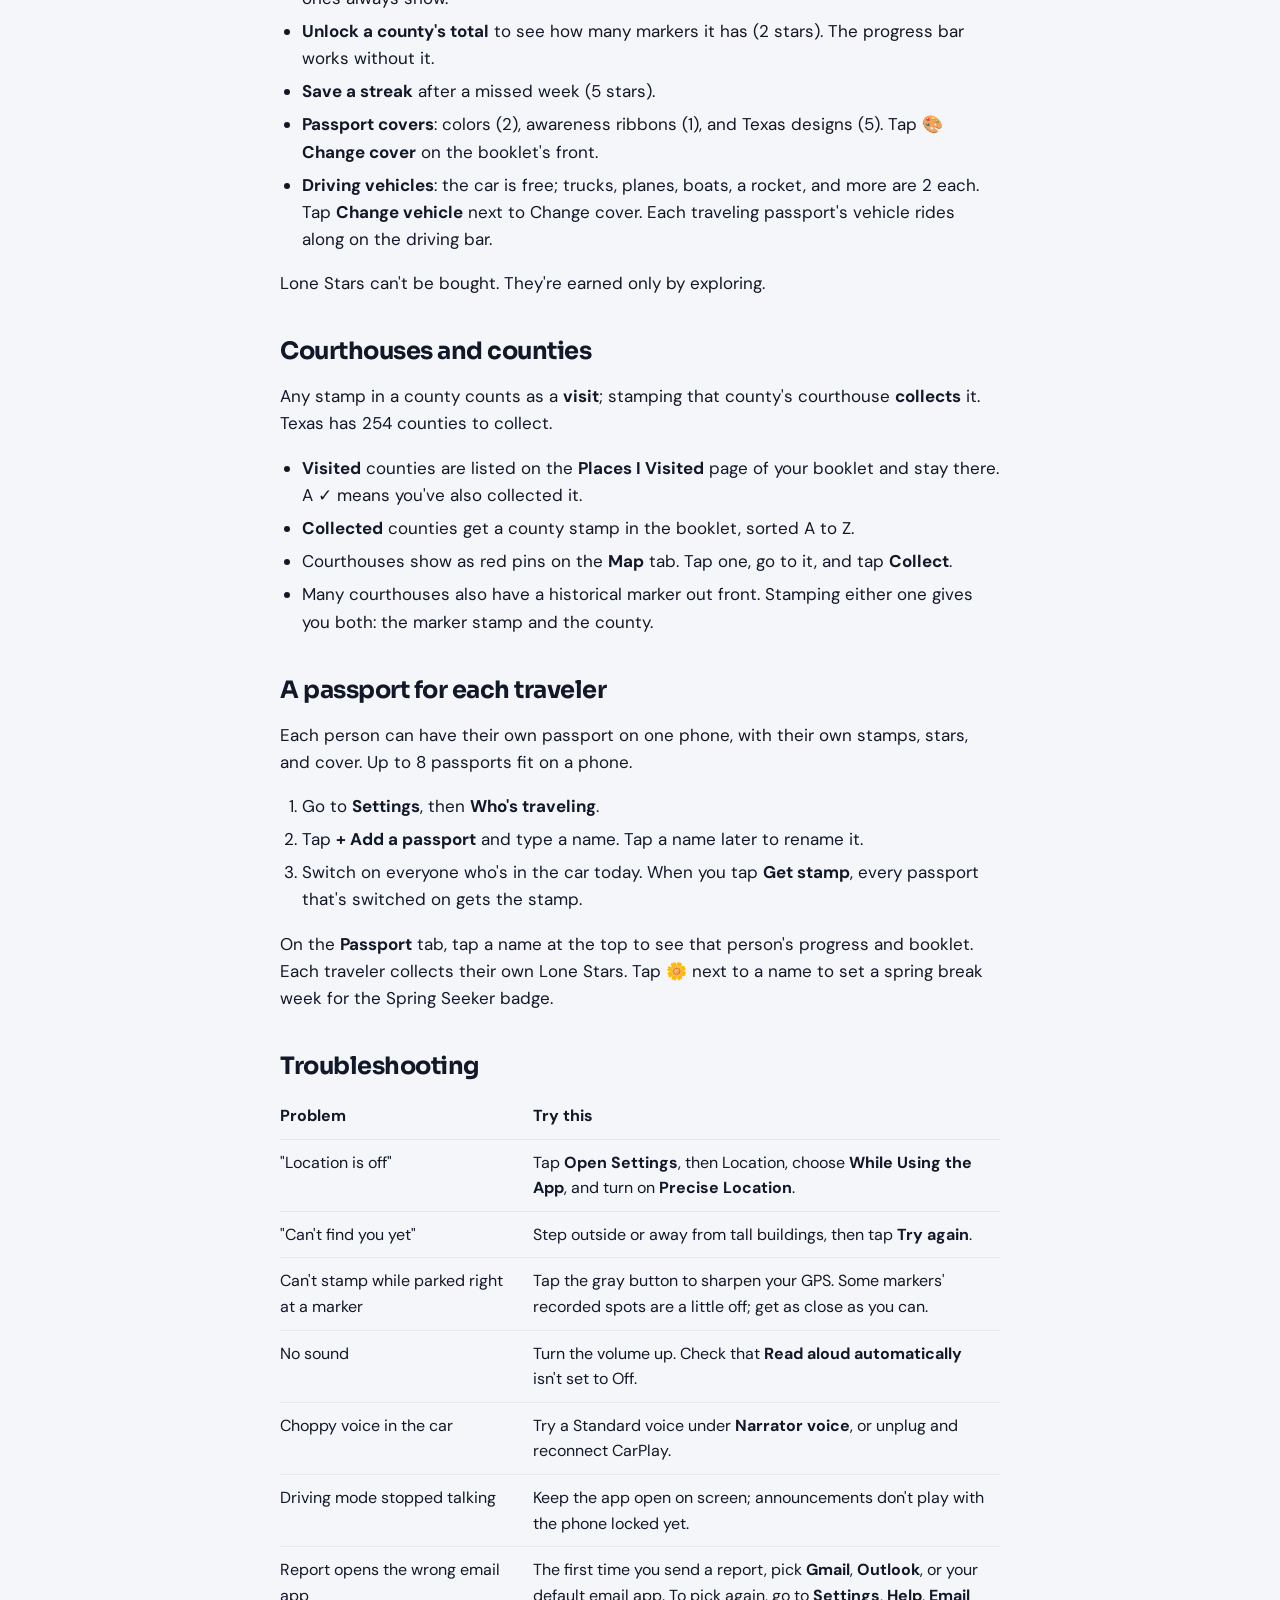
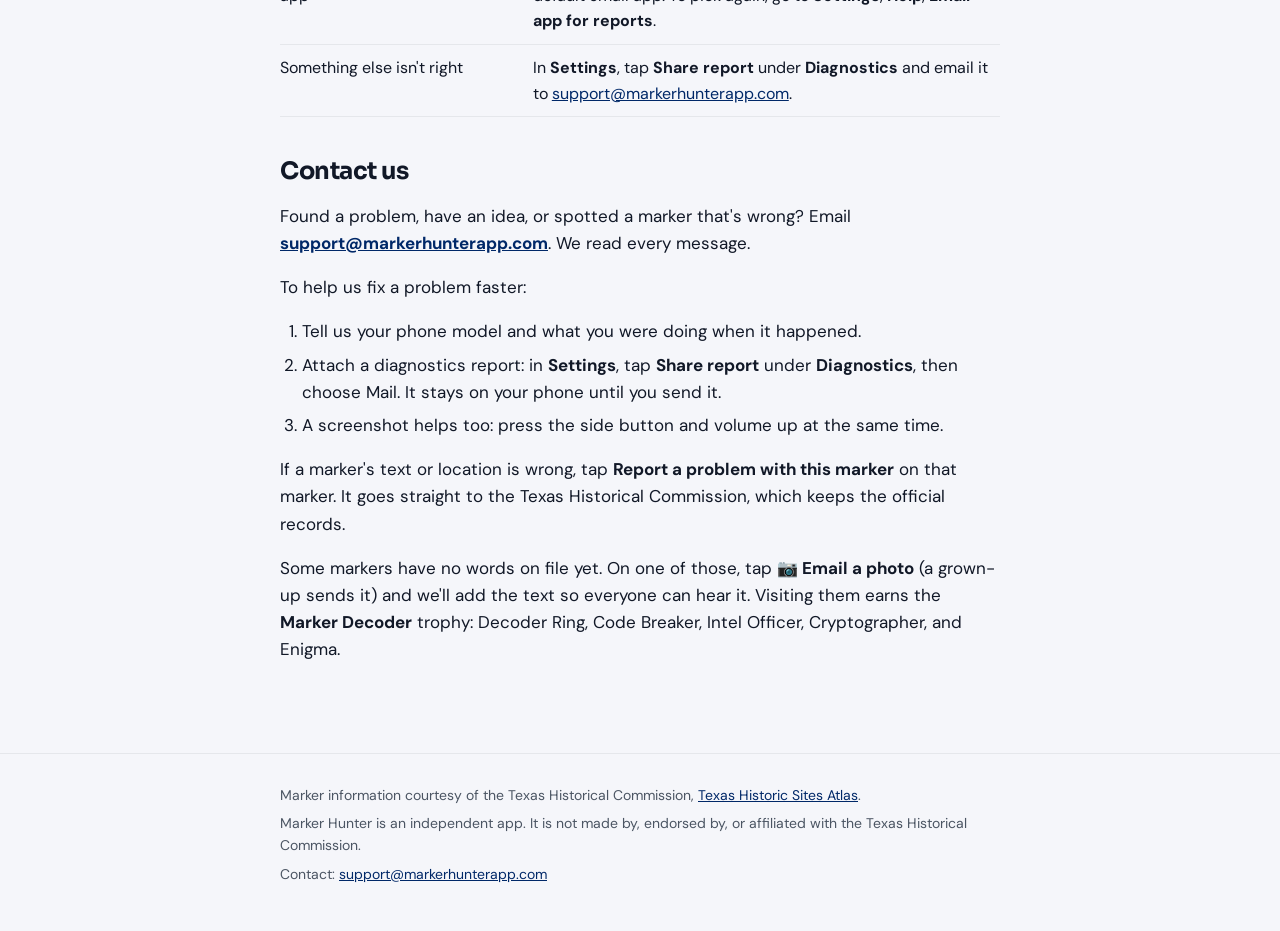
==== commit 0322af36: "Help: tap badges and trophies in the booklet Co-Authored-By: Claude Opus 5.5 <noreply@anthropic.com>" ====
--- a/help.html
+++ b/help.html
@@ -92,7 +92,7 @@
   </table></div>
   <p><strong>Seasonal hunts</strong> come back every year: Texas Independence Trail (Mar 2 – Apr 21), Holy Week, Passover, Ramadan, Memorial Day Weekend, Summer Road Trip, Día de los Muertos, Turkey Trot, Menorah Mania, and 12 Days of Christmas. Some count certain markers double, like churches at Christmas and cemeteries on Memorial Day.</p>
   <p><strong>History facts:</strong> reach a trophy's top level and a 💡 Did you know? box unlocks a true Texas story. Collect them for the <strong>Fact Finder</strong> trophy: Fact Collector, Fact Checker, History Buff, Historian, and State Historian. Every fact and its source is also at markerhunterapp.com/facts.html.</p>
-  <p><strong>How did I earn that?</strong> Tap <strong>How?</strong> on any earned badge or trophy to see the marker that earned it and the date. In the booklet's county pages, 🏅 marks a stamp that earned a badge and 🏆 marks one that reached a trophy level.</p>
+  <p><strong>How did I earn that?</strong> Tap any badge or trophy in your passport booklet (or <strong>How?</strong> on the Trophies tab) to see the marker that earned it and the date. Stars waiting? Collect them from that same box. In the booklet's county pages, 🏅 marks a stamp that earned a badge and 🏆 marks one that reached a trophy level.</p>
   <p>Spend your stars on the Passport tab and in the booklet:</p>
   <ul>
     <li><strong>Reveal</strong> a hidden badge or trophy to see how to earn it (2 to 5 stars, by rarity). Common ones always show.</li>
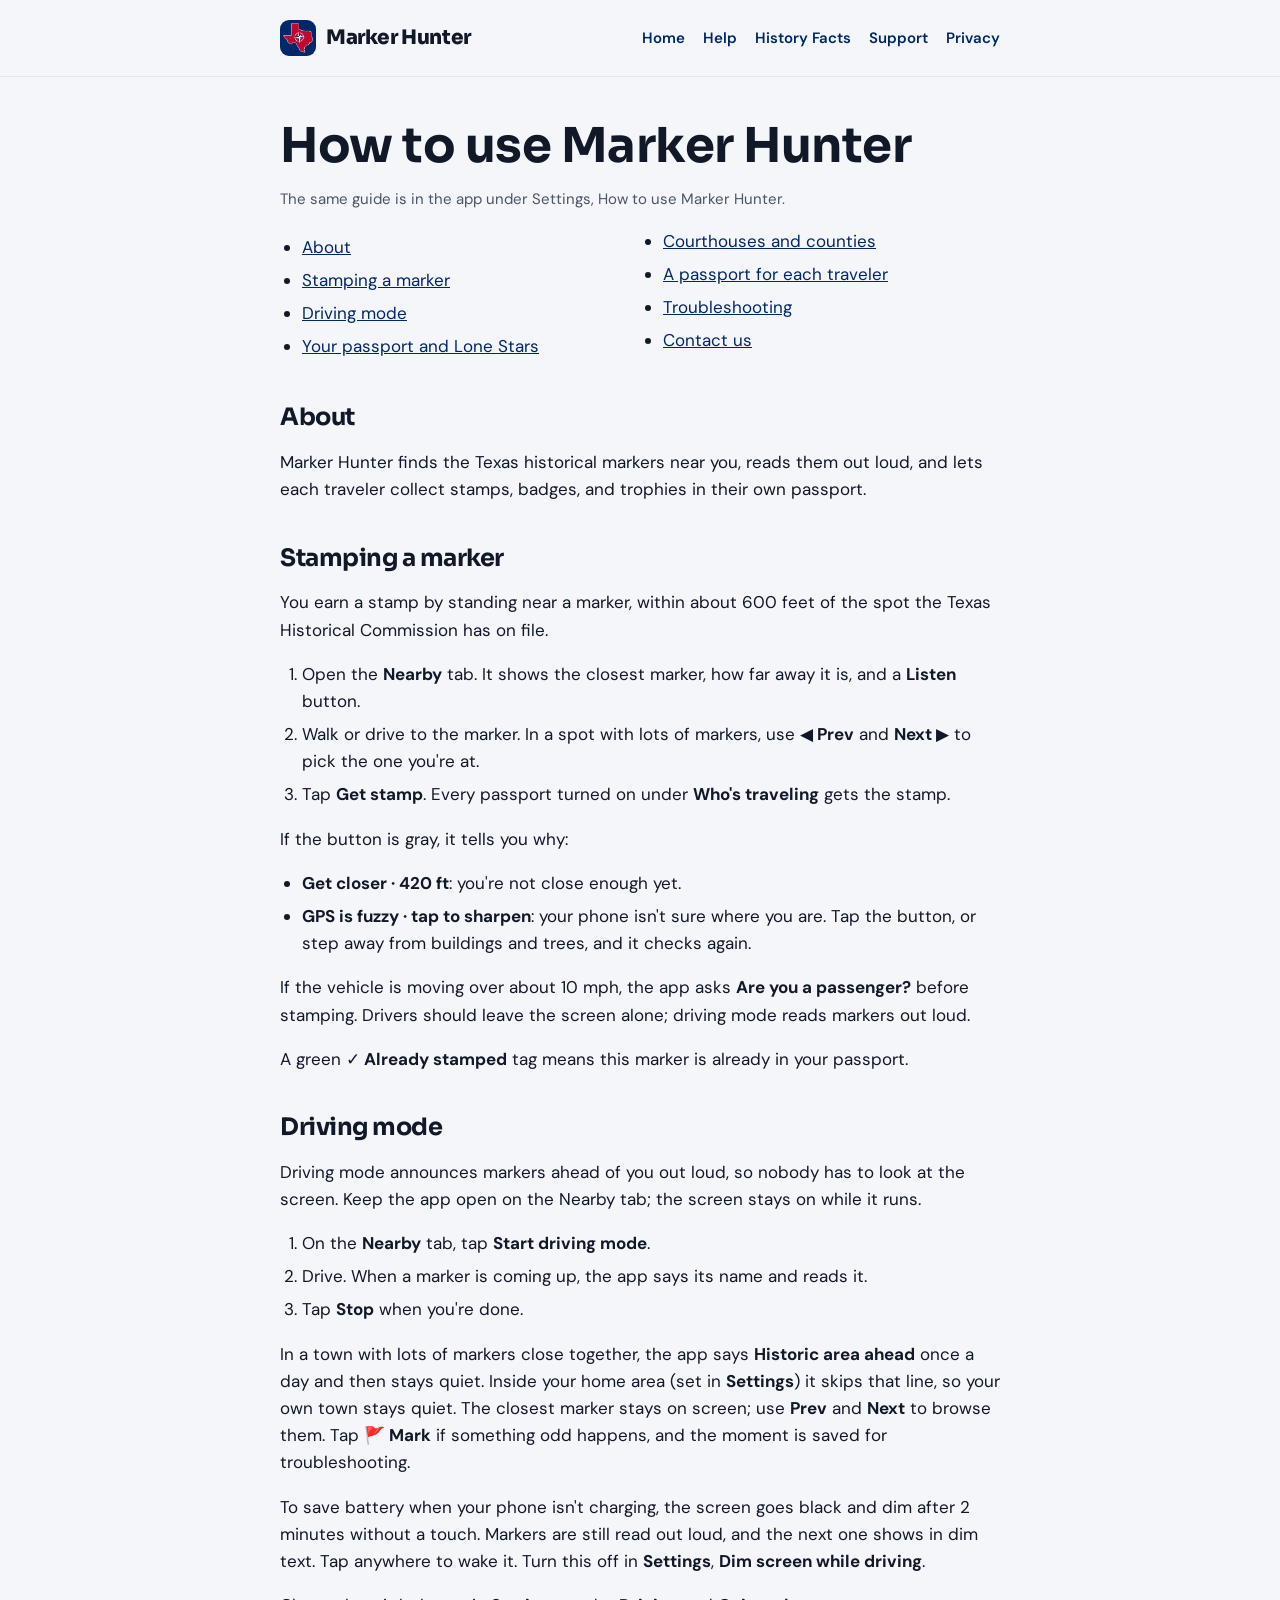
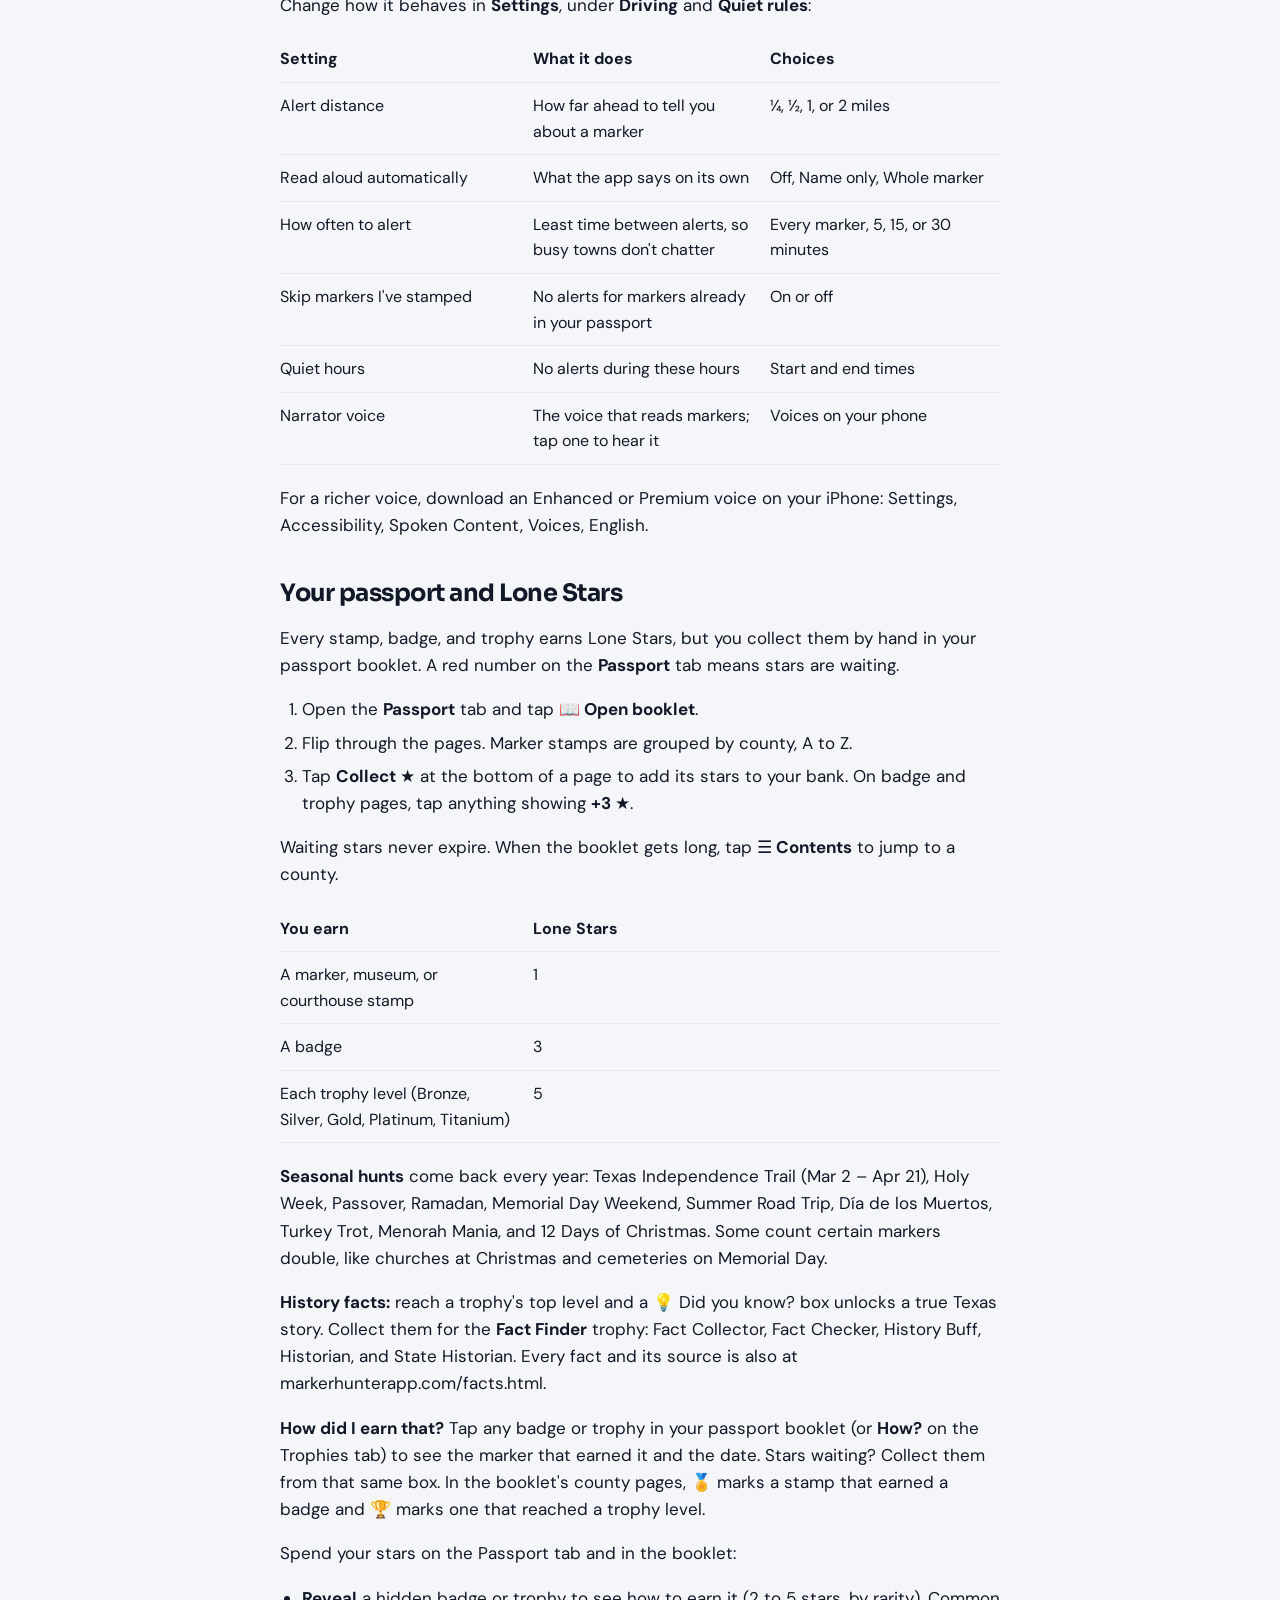
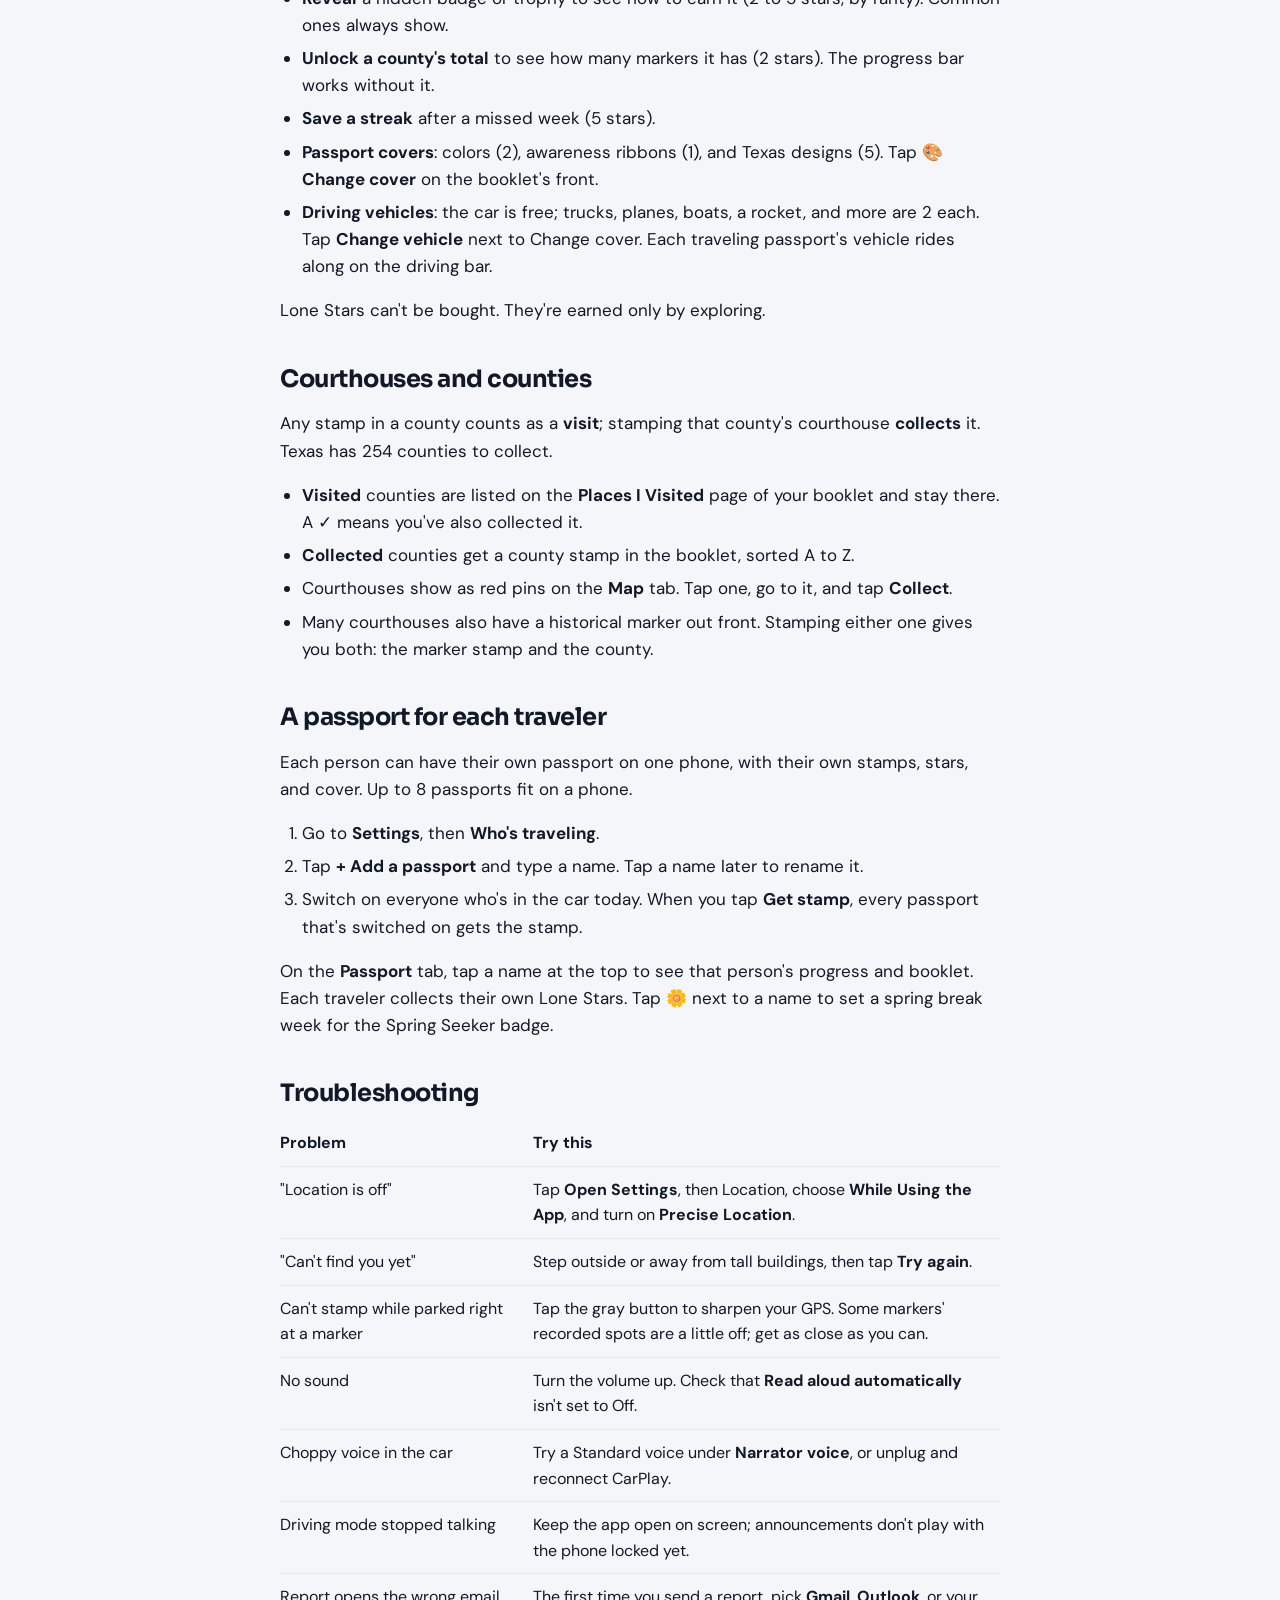
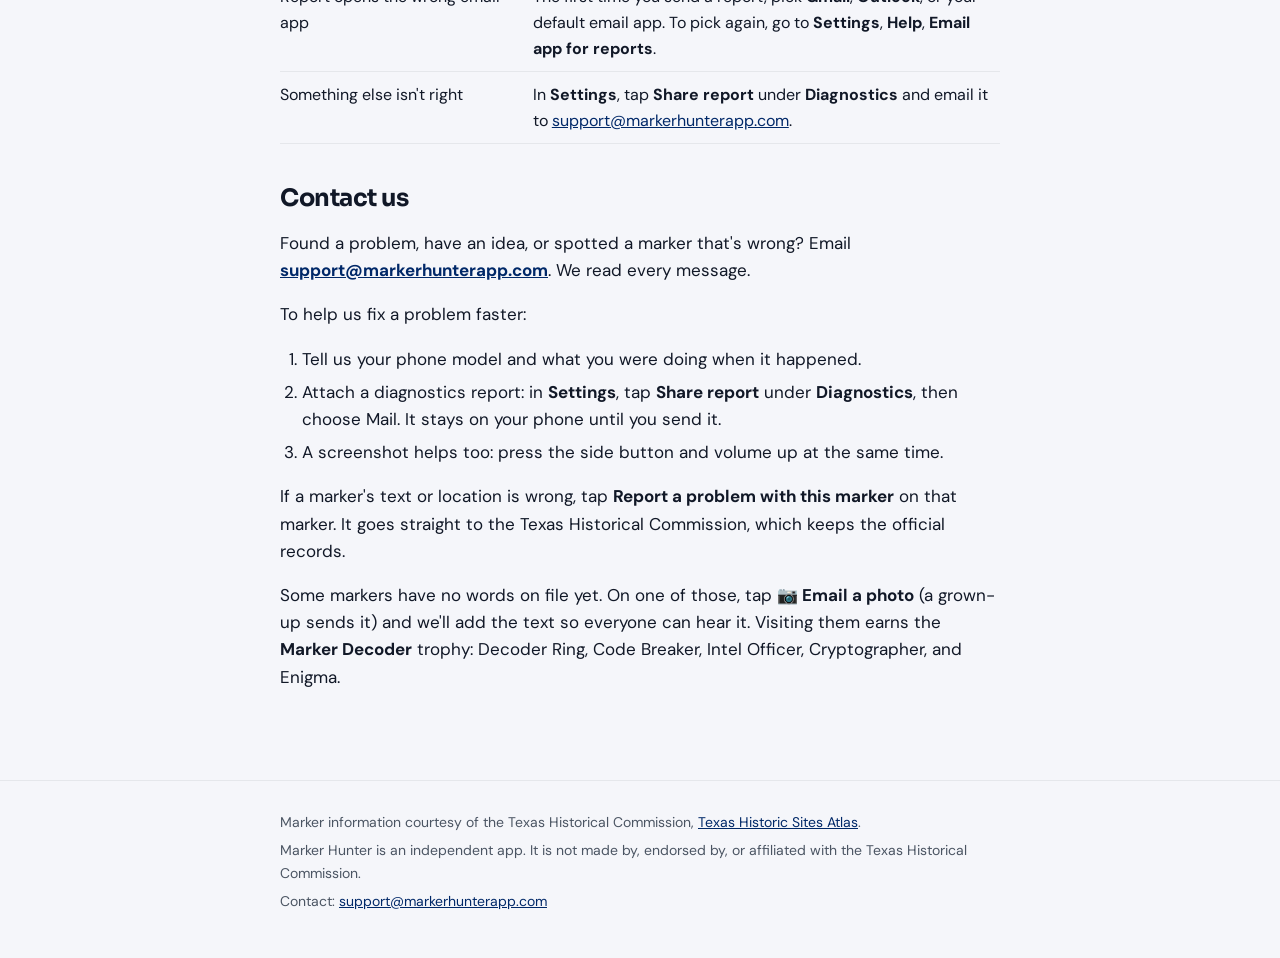
==== commit 6eea2c5c: "Help and support: 2-minute dim, quiet historic areas at home, about 600 feet Co-Authored-By: Claude " ====
--- a/help.html
+++ b/help.html
@@ -37,7 +37,7 @@
   <p>Marker Hunter finds the Texas historical markers near you, reads them out loud, and lets each traveler collect stamps, badges, and trophies in their own passport.</p>
 
   <h2 id="stamping-a-marker">Stamping a marker</h2>
-  <p>You earn a stamp by standing near a marker, within about 500 feet of the spot the Texas Historical Commission has on file.</p>
+  <p>You earn a stamp by standing near a marker, within about 600 feet of the spot the Texas Historical Commission has on file.</p>
   <ol>
     <li>Open the <strong>Nearby</strong> tab. It shows the closest marker, how far away it is, and a <strong>Listen</strong> button.</li>
     <li>Walk or drive to the marker. In a spot with lots of markers, use <strong>◀ Prev</strong> and <strong>Next ▶</strong> to pick the one you're at.</li>
@@ -58,8 +58,8 @@
     <li>Drive. When a marker is coming up, the app says its name and reads it.</li>
     <li>Tap <strong>Stop</strong> when you're done.</li>
   </ol>
-  <p>In a town with lots of markers close together, the app says <strong>Historic area ahead</strong> once a day and then stays quiet. The closest marker stays on screen; use <strong>Prev</strong> and <strong>Next</strong> to browse them. Tap <strong>🚩 Mark</strong> if something odd happens, and the moment is saved for troubleshooting.</p>
-  <p>To save battery when your phone isn't charging, the screen goes black and dim after 30 seconds without a touch. Markers are still read out loud, and the next one shows in dim text. Tap anywhere to wake it. Turn this off in <strong>Settings</strong>, <strong>Dim screen while driving</strong>.</p>
+  <p>In a town with lots of markers close together, the app says <strong>Historic area ahead</strong> once a day and then stays quiet. Inside your home area (set in <strong>Settings</strong>) it skips that line, so your own town stays quiet. The closest marker stays on screen; use <strong>Prev</strong> and <strong>Next</strong> to browse them. Tap <strong>🚩 Mark</strong> if something odd happens, and the moment is saved for troubleshooting.</p>
+  <p>To save battery when your phone isn't charging, the screen goes black and dim after 2 minutes without a touch. Markers are still read out loud, and the next one shows in dim text. Tap anywhere to wake it. Turn this off in <strong>Settings</strong>, <strong>Dim screen while driving</strong>.</p>
   <p>Change how it behaves in <strong>Settings</strong>, under <strong>Driving</strong> and <strong>Quiet rules</strong>:</p>
   <div class="table-wrap"><table>
     <thead><tr><th>Setting</th><th>What it does</th><th>Choices</th></tr></thead>
